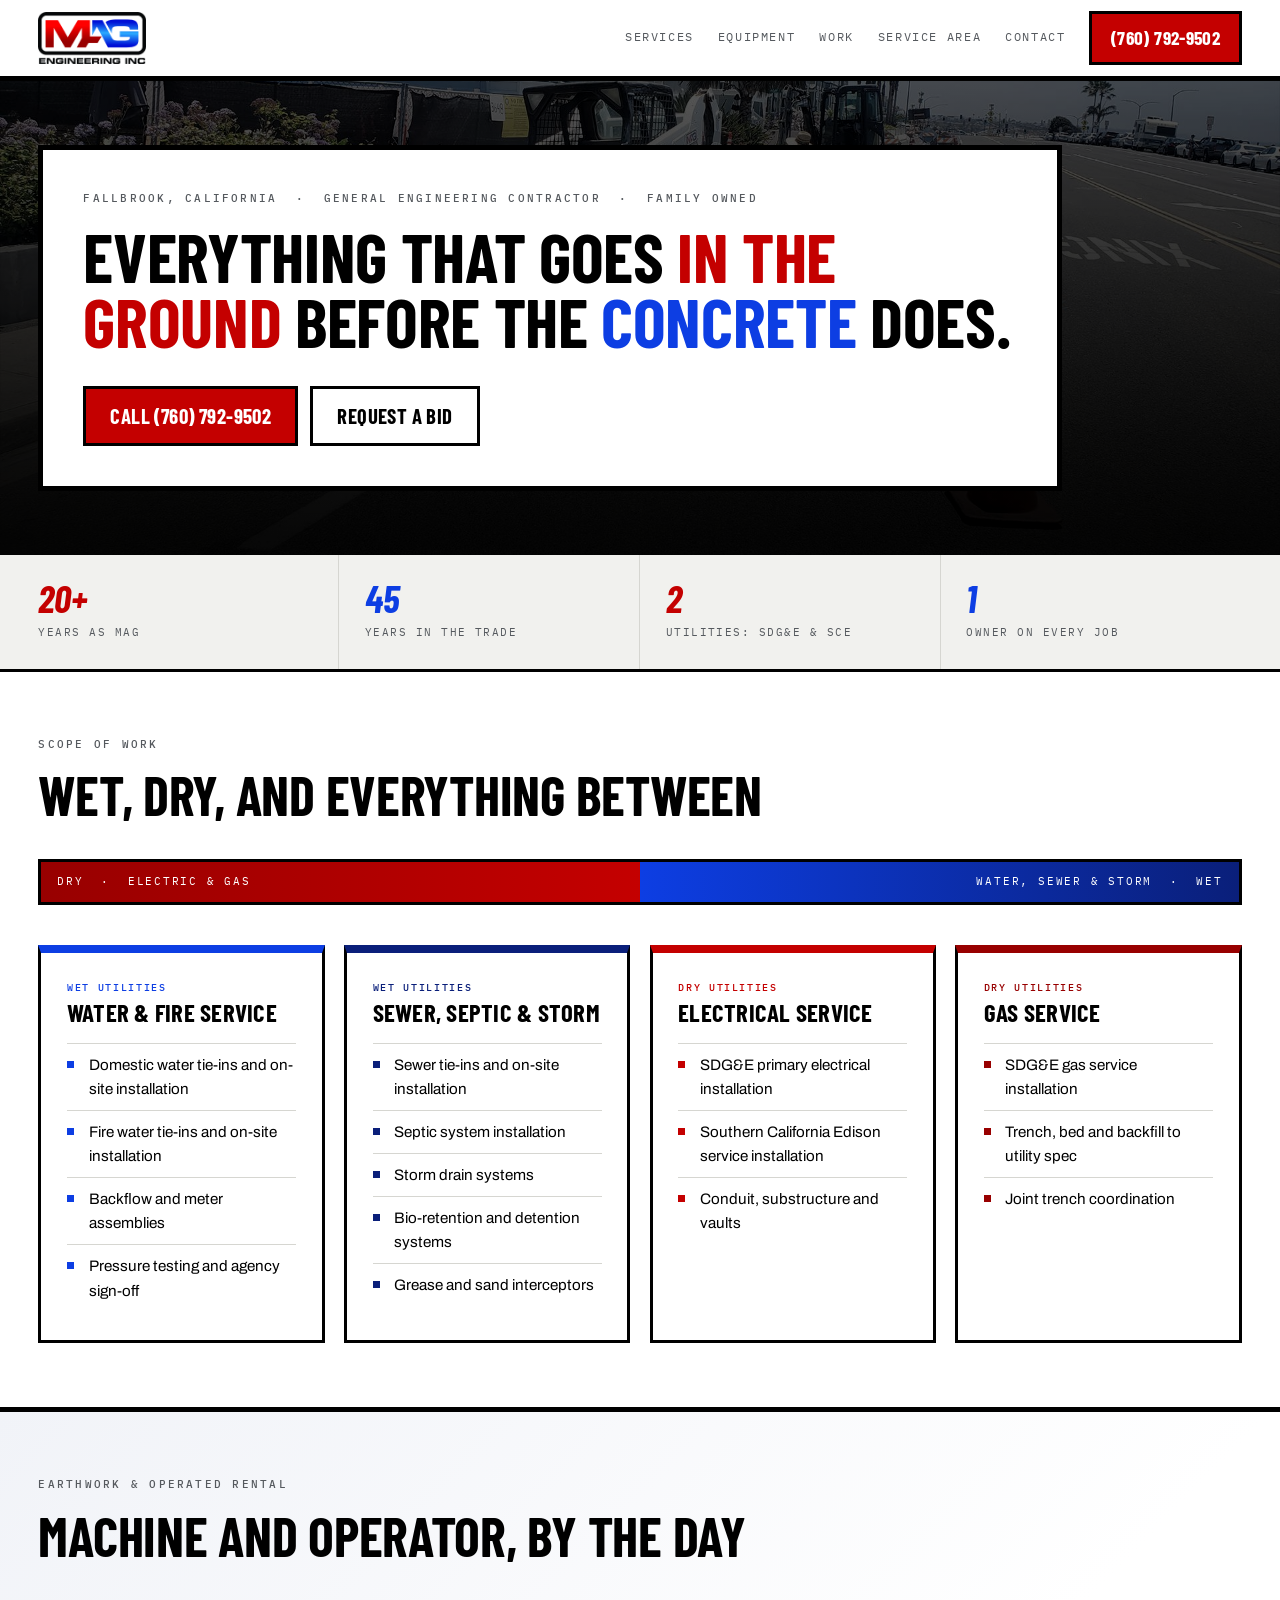
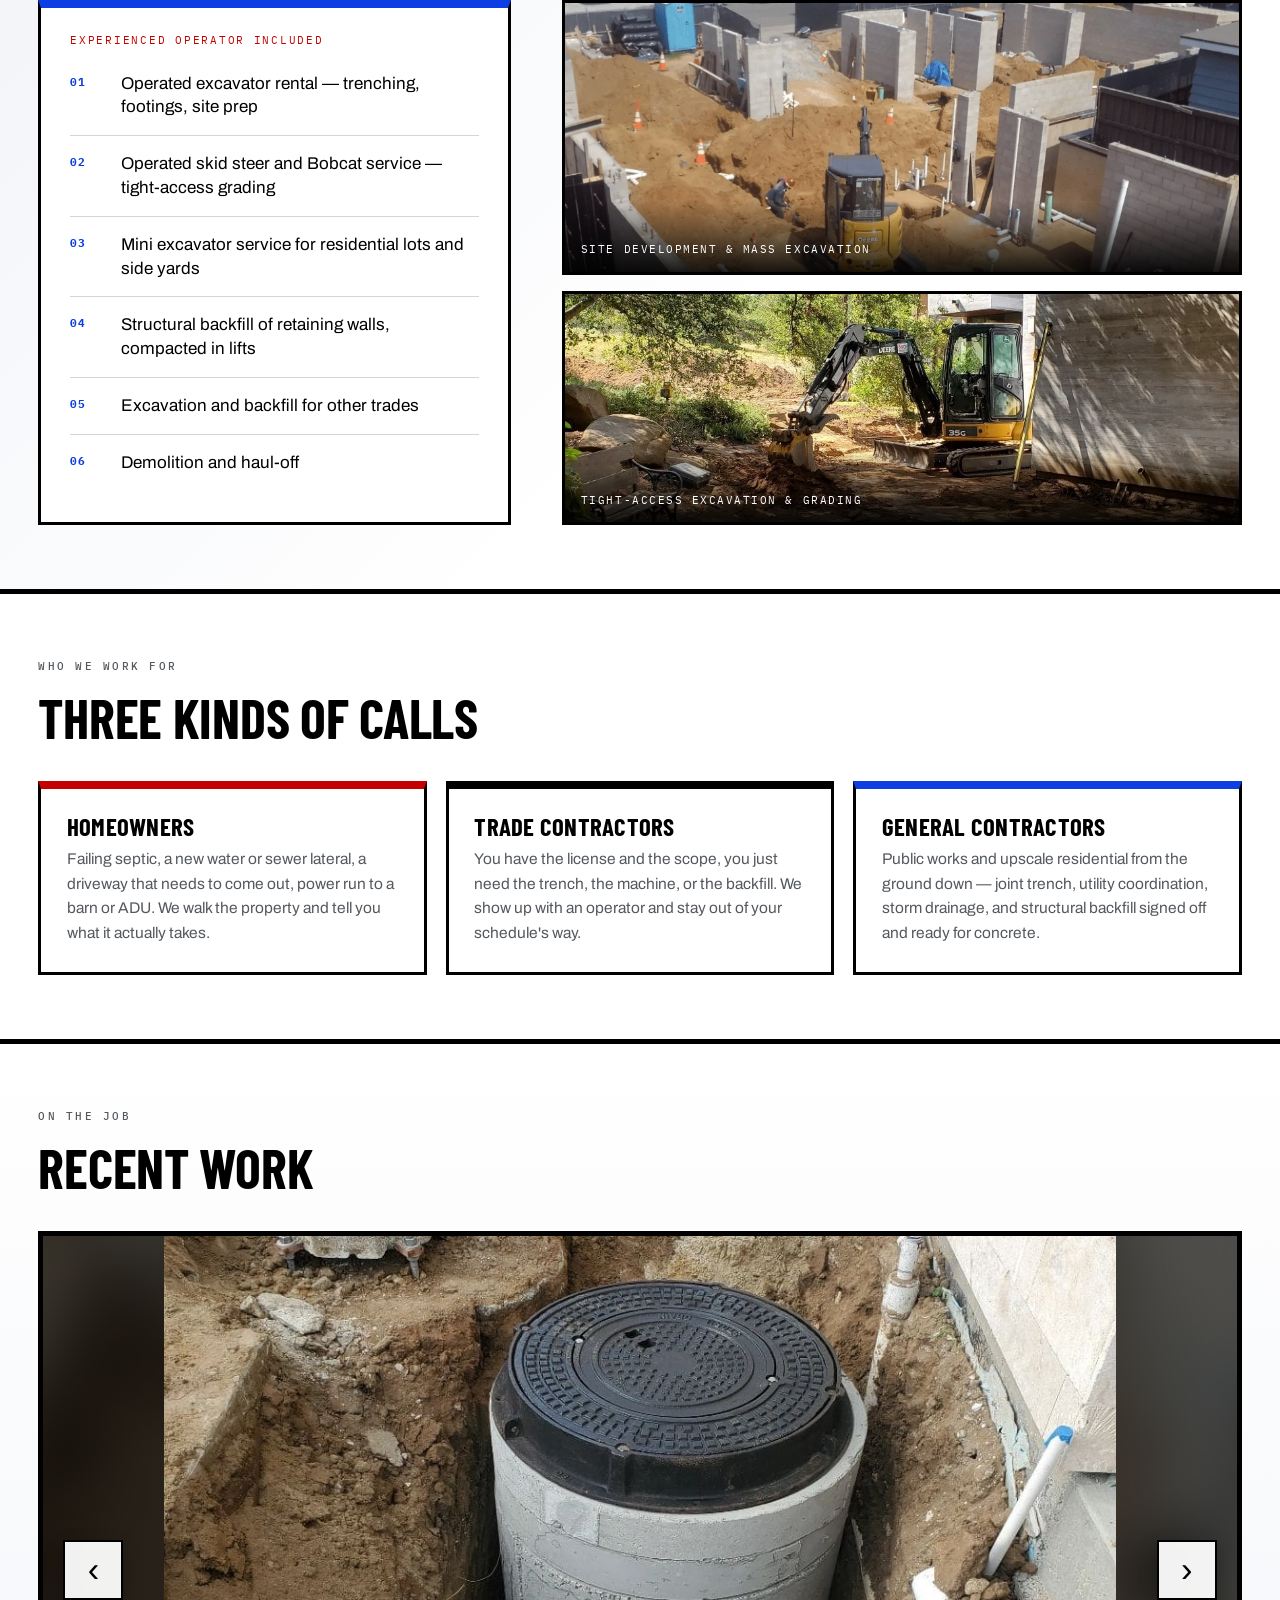
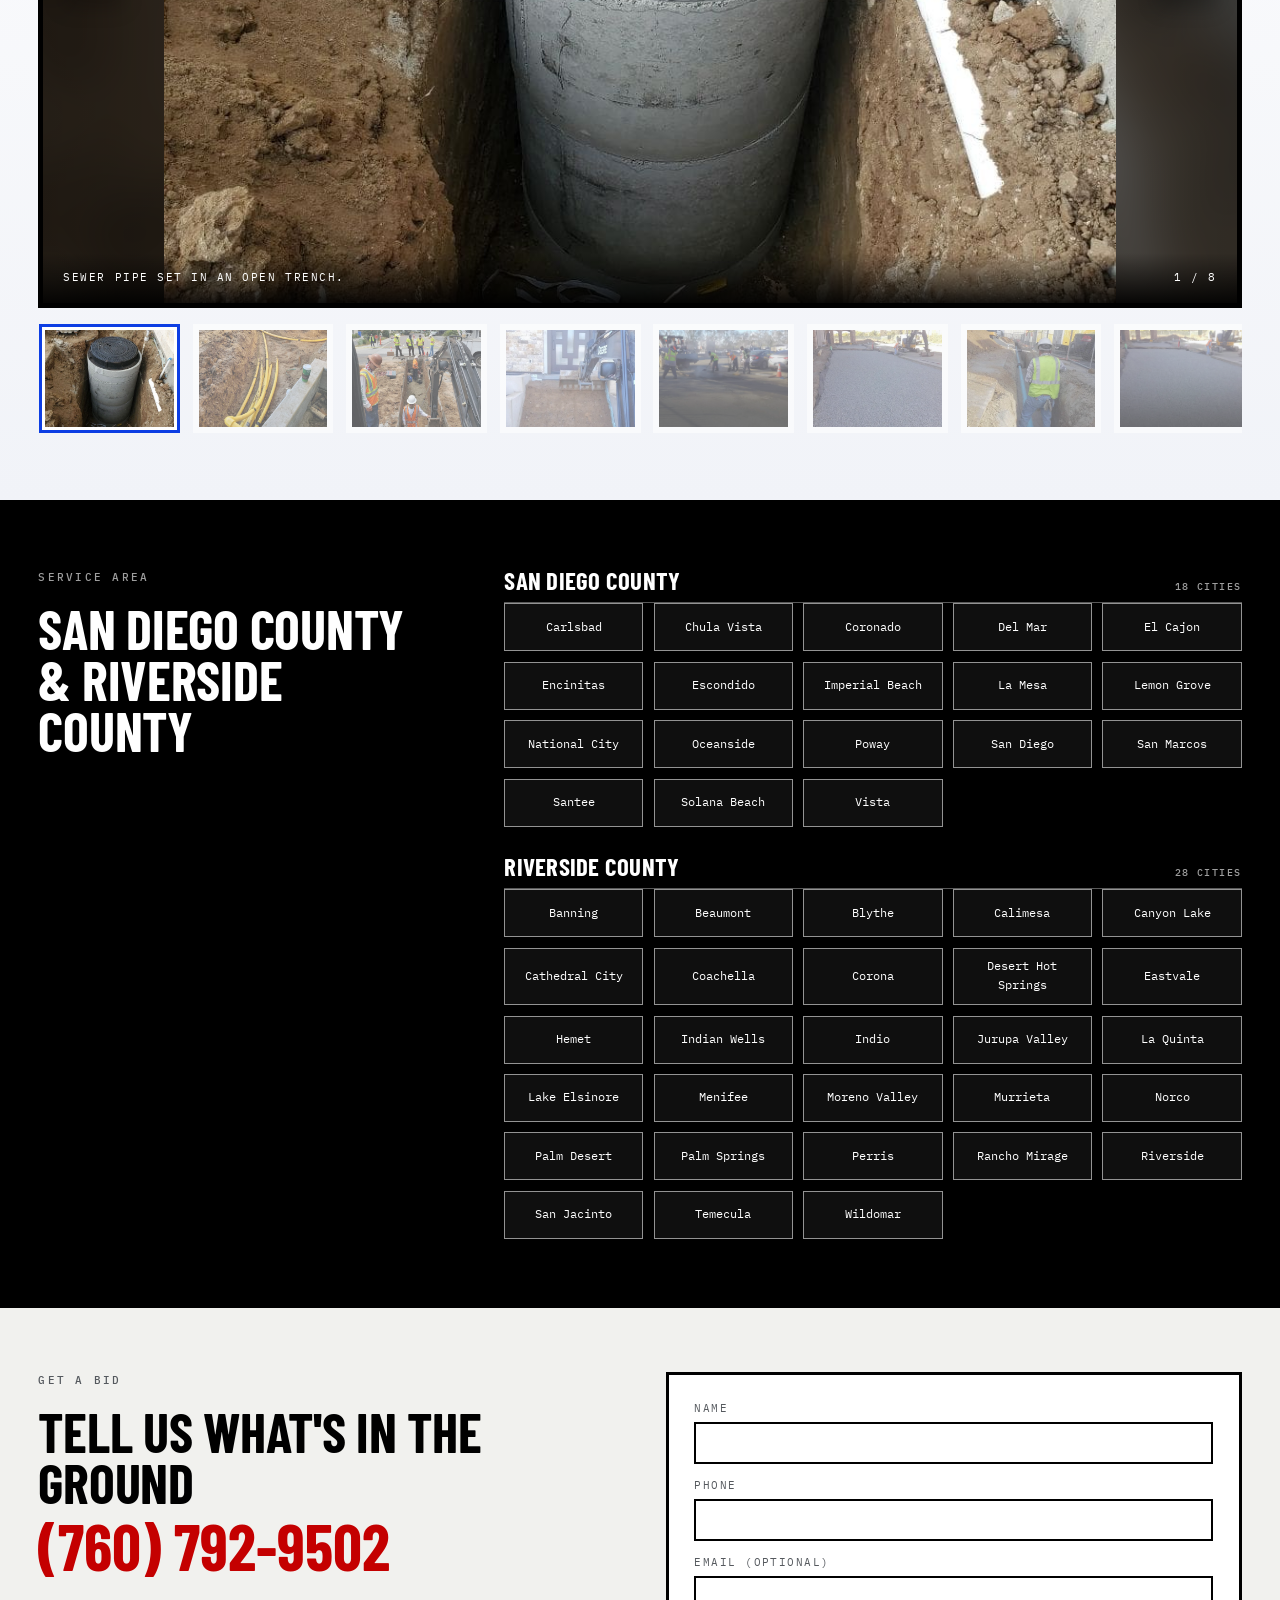
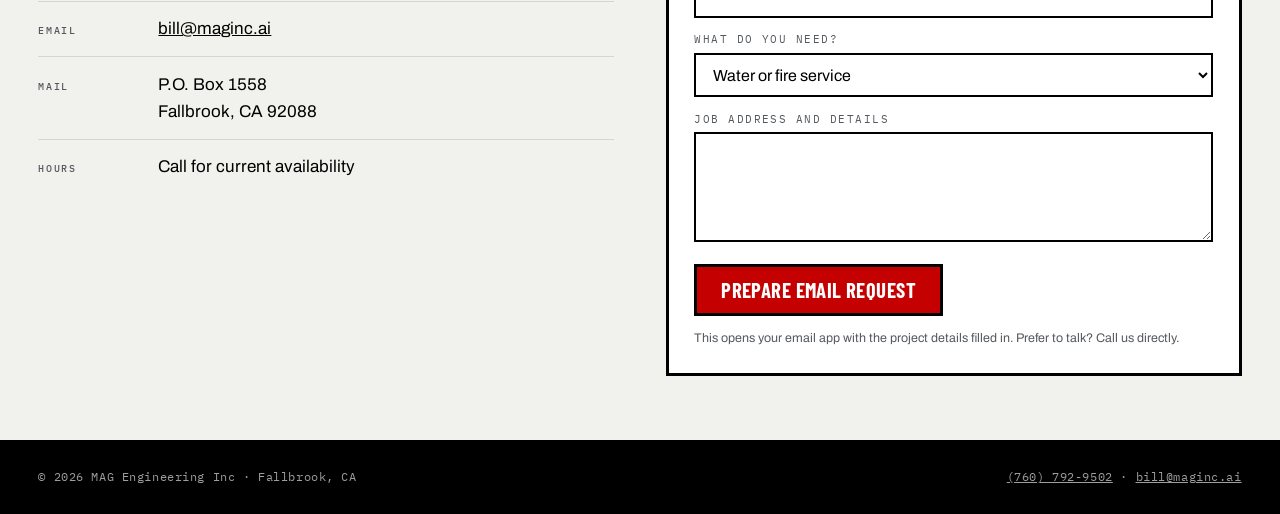
==== index.html @ aa9b0e7e "Balance hero headline across the panel" ====
<!DOCTYPE html>
<html lang="en">
<head>
<meta charset="utf-8">
<meta name="viewport" content="width=device-width, initial-scale=1">
<meta http-equiv="Cache-Control" content="no-cache, no-store, must-revalidate">
<meta http-equiv="Pragma" content="no-cache">
<meta http-equiv="Expires" content="0">
<meta name="robots" content="noindex, nofollow">
<title>MAG Engineering Inc — Underground Utilities &amp; Excavation | Fallbrook, CA</title>
<meta name="description" content="MAG Engineering Inc installs water, sewer, storm drain, septic, gas and electric service throughout San Diego County and Riverside County. Operated excavator and skid steer rental. Family owned, 20+ years.">
<link rel="icon" href="assets/mag-logo.png">
<link rel="preconnect" href="https://fonts.googleapis.com">
<link rel="preconnect" href="https://fonts.gstatic.com" crossorigin>
<link href="https://fonts.googleapis.com/css2?family=Barlow+Condensed:ital,wght@0,600;0,700;1,700&family=Archivo:wght@400;500;600&family=IBM+Plex+Mono:wght@400;500&display=swap" rel="stylesheet">

<script type="application/ld+json">
{
  "@context": "https://schema.org",
  "@type": "GeneralContractor",
  "name": "MAG Engineering Inc",
  "description": "General engineering contractor specializing in underground wet and dry utilities, excavation, septic systems and storm drainage.",
  "logo": "assets/mag-logo.png",
  "telephone": "+1-760-792-9502",
  "email": "bill@maginc.ai",
  "address": {
    "@type": "PostalAddress",
    "postOfficeBoxNumber": "1558",
    "addressLocality": "Fallbrook",
    "addressRegion": "CA",
    "postalCode": "92088",
    "addressCountry": "US"
  },
  "areaServed": ["Fallbrook","Bonsall","Rainbow","De Luz","Temecula","Murrieta","Vista","Oceanside","San Marcos","Valley Center","Escondido"]
}
</script>

<link rel="stylesheet" href="styles.css?v=20260809-14">
</head>
<body>

<header class="hdr">
  <div class="wrap hdr-in">
    <a class="brand" href="#top">
      <img src="assets/mag-logo.png" alt="MAG Engineering Inc" width="488" height="236" decoding="async"
           onload="this.nextElementSibling.hidden=true" onerror="this.remove()">
      <span class="brand-text">MAG Engineering Inc</span>
    </a>
    <nav class="nav" id="primary-nav" aria-label="Primary navigation">
      <a href="#services">Services</a>
      <a href="#equipment">Equipment</a>
      <a href="#work">Work</a>
      <a href="#area">Service Area</a>
      <a href="#contact">Contact</a>
    </nav>
    <a class="call" href="tel:+17607929502">(760) 792-9502</a>
    <button class="menu-toggle" type="button" aria-label="Open navigation menu" aria-controls="primary-nav" aria-expanded="false"><span></span><span></span><span></span></button>
  </div>
</header>

<section class="hero" id="top">
<img src="assets/img/slide-1-1.jpg" alt="MAG Engineering crew installing underground utilities in a coned-off street." width="1920" height="850" decoding="async" fetchpriority="high">
  <div class="wrap hero-in">
    <div class="badge">
      <p class="eyebrow">Fallbrook, California &nbsp;·&nbsp; General engineering contractor &nbsp;·&nbsp; Family owned</p>
      <h1>Everything that goes <span class="r">in the ground</span> before the <span class="b">concrete</span> does.</h1>
      <div class="actions">
        <a class="btn btn-red" href="tel:+17607929502">Call (760) 792-9502</a>
        <a class="btn btn-out" href="#contact">Request a bid</a>
      </div>
    </div>
  </div>
</section>

<section class="creds">
  <div class="wrap creds-in">
    <div class="cred"><b>20+</b><small>Years as MAG</small></div>
    <div class="cred"><b>45</b><small>Years in the trade</small></div>
    <div class="cred"><b>2</b><small>Utilities: SDG&amp;E &amp; SCE</small></div>
    <div class="cred"><b>1</b><small>Owner on every job</small></div>
  </div>
</section>

<section class="sec" id="services">
  <div class="wrap">
    <div class="section-header rv">
      <div>
        <p class="section-kicker">Scope of work</p>
        <h2 class="section-title">Wet, dry, and everything between</h2>
      </div>
    </div>

    <div class="axis rv" aria-hidden="true">
      <div class="dry">Dry &nbsp;·&nbsp; Electric &amp; Gas</div>
      <div class="wet">Water, Sewer &amp; Storm &nbsp;·&nbsp; Wet</div>
    </div>

    <div class="svc-grid rv">
      <div class="panel accent-panel accent-blue svc">
        <p class="tag">Wet utilities</p>
        <h3>Water &amp; Fire Service</h3>
        <ul>
          <li>Domestic water tie-ins and on-site installation</li>
          <li>Fire water tie-ins and on-site installation</li>
          <li>Backflow and meter assemblies</li>
          <li>Pressure testing and agency sign-off</li>
        </ul>
      </div>
      <div class="panel accent-panel accent-blue-deep svc">
        <p class="tag">Wet utilities</p>
        <h3>Sewer, Septic &amp; Storm</h3>
        <ul>
          <li>Sewer tie-ins and on-site installation</li>
          <li>Septic system installation</li>
          <li>Storm drain systems</li>
          <li>Bio-retention and detention systems</li>
          <li>Grease and sand interceptors</li>
        </ul>
      </div>
      <div class="panel accent-panel accent-red svc">
        <p class="tag">Dry utilities</p>
        <h3>Electrical Service</h3>
        <ul>
          <li>SDG&amp;E primary electrical installation</li>
          <li>Southern California Edison service installation</li>
          <li>Conduit, substructure and vaults</li>
        </ul>
      </div>
      <div class="panel accent-panel accent-red-deep svc">
        <p class="tag">Dry utilities</p>
        <h3>Gas Service</h3>
        <ul>
          <li>SDG&amp;E gas service installation</li>
          <li>Trench, bed and backfill to utility spec</li>
          <li>Joint trench coordination</li>
        </ul>
      </div>
    </div>
  </div>
</section>

<section class="sec band" id="equipment">
  <div class="wrap">
    <div class="section-header rv">
      <div>
        <p class="section-kicker">Earthwork &amp; operated rental</p>
        <h2 class="section-title">Machine and operator, by the day</h2>
      </div>
    </div>
    <div class="rent">
      <div class="panel accent-panel accent-blue rent-list rv">
        <p class="rent-label">Experienced operator included</p>
        <ul>
          <li><b>01</b> Operated excavator rental — trenching, footings, site prep</li>
          <li><b>02</b> Operated skid steer and Bobcat service — tight-access grading</li>
          <li><b>03</b> Mini excavator service for residential lots and side yards</li>
          <li><b>04</b> Structural backfill of retaining walls, compacted in lifts</li>
          <li><b>05</b> Excavation and backfill for other trades</li>
          <li><b>06</b> Demolition and haul-off</li>
        </ul>
      </div>
      <div class="rent-media rv">
        <figure>
          <a href="assets/img/EQUIOPMENT-2-9d259fa-1.png" target="_blank" rel="noopener" aria-label="Open full-size aerial construction-site photo"><img src="assets/img/EQUIOPMENT-2-9d259fa-1.png" alt="Aerial view of a construction site with a bulldozer moving material." width="1000" height="700" loading="lazy" decoding="async"></a>
          <figcaption>Site development &amp; mass excavation</figcaption>
        </figure>
        <figure>
          <a href="assets/img/ENGINEERING-15-12de68e-1.jpg" target="_blank" rel="noopener" aria-label="Open full-size excavator photo"><img src="assets/img/ENGINEERING-15-12de68e-1.jpg" alt="Excavator working on a dirt road in front of a house." width="1000" height="700" loading="lazy" decoding="async"></a>
          <figcaption>Tight-access excavation &amp; grading</figcaption>
        </figure>
      </div>
    </div>
  </div>
</section>

<section class="sec" id="customers">
  <div class="wrap">
    <div class="section-header rv">
      <div>
        <p class="section-kicker">Who we work for</p>
        <h2 class="section-title">Three kinds of calls</h2>
      </div>
    </div>
    <div class="who rv">
      <div class="panel accent-panel accent-red audience-card">
        <h3>Homeowners</h3>
        <p>Failing septic, a new water or sewer lateral, a driveway that needs to come out, power run to a barn or ADU. We walk the property and tell you what it actually takes.</p>
      </div>
      <div class="panel accent-panel accent-black audience-card">
        <h3>Trade contractors</h3>
        <p>You have the license and the scope, you just need the trench, the machine, or the backfill. We show up with an operator and stay out of your schedule's way.</p>
      </div>
      <div class="panel accent-panel accent-blue audience-card">
        <h3>General contractors</h3>
        <p>Public works and upscale residential from the ground down — joint trench, utility coordination, storm drainage, and structural backfill signed off and ready for concrete.</p>
      </div>
    </div>
  </div>
</section>

<section class="sec work-section" id="work">
  <div class="wrap">
    <div class="section-header rv">
      <div><p class="section-kicker">On the job</p><h2 class="section-title">Recent work</h2></div>
    </div>
    <div class="carousel rv" data-gallery role="region" aria-label="Recent work photo gallery" tabindex="0">
      <div class="carousel-stage">
        <a class="carousel-photo" href="assets/img/WET-8-e3ce1ab-1.jpg" target="_blank" rel="noopener" aria-label="Open full-size image: Sewer pipe set in an open trench.">
          <img src="assets/img/WET-8-e3ce1ab-1.jpg" alt="Sewer pipe set in an open trench." width="1000" height="700" loading="lazy" decoding="async">
        </a>
        <button class="carousel-btn carousel-prev" type="button" aria-label="Previous photo">&#8249;</button>
        <button class="carousel-btn carousel-next" type="button" aria-label="Next photo">&#8250;</button>
        <div class="carousel-meta">
          <p class="carousel-caption">Sewer pipe set in an open trench.</p>
          <span class="carousel-count" aria-live="polite">1 / 8</span>
        </div>
      </div>
      <div class="carousel-thumbs" role="tablist" aria-label="Choose a recent work photo">
        <button class="carousel-thumb" type="button" role="tab" aria-selected="true" aria-label="Show photo 1: Sewer pipe set in an open trench" data-src="assets/img/WET-8-e3ce1ab-1.jpg" data-alt="Sewer pipe set in an open trench."><img src="assets/img/WET-8-e3ce1ab-1.jpg" alt="" width="1000" height="700" loading="lazy" decoding="async"></button>
        <button class="carousel-thumb" type="button" role="tab" aria-selected="false" aria-label="Show photo 2: Yellow gas line in an open trench" data-src="assets/img/DRY-4-881adde-1.jpg" data-alt="Yellow gas line being installed in an open trench."><img src="assets/img/DRY-4-881adde-1.jpg" alt="" width="1000" height="700" loading="lazy" decoding="async"></button>
        <button class="carousel-thumb" type="button" role="tab" aria-selected="false" aria-label="Show photo 3: Crew inside a shored trench" data-src="assets/img/WET-1-848fb1f-1.jpg" data-alt="Crew working inside a shored trench."><img src="assets/img/WET-1-848fb1f-1.jpg" alt="" width="1000" height="700" loading="lazy" decoding="async"></button>
        <button class="carousel-thumb" type="button" role="tab" aria-selected="false" aria-label="Show photo 4: Residential driveway excavation" data-src="assets/img/ENGINEERING-1-9e0a542-1.jpg" data-alt="Excavator digging up a residential driveway."><img src="assets/img/ENGINEERING-1-9e0a542-1.jpg" alt="" width="1000" height="700" loading="lazy" decoding="async"></button>
        <button class="carousel-thumb" type="button" role="tab" aria-selected="false" aria-label="Show photo 5: Crew working on a parking lot" data-src="assets/img/slide-2.jpg" data-alt="Crew working on a parking lot."><img src="assets/img/slide-2.jpg" alt="" width="1920" height="850" loading="lazy" decoding="async"></button>
        <button class="carousel-thumb" type="button" role="tab" aria-selected="false" aria-label="Show photo 6: Gravel driveway construction" data-src="assets/img/ENGINEERING-3-e918975-1.jpg" data-alt="Gravel driveway being laid out in front of a house."><img src="assets/img/ENGINEERING-3-e918975-1.jpg" alt="" width="1000" height="700" loading="lazy" decoding="async"></button>
        <button class="carousel-thumb" type="button" role="tab" aria-selected="false" aria-label="Show photo 7: Worker connecting pipe" data-src="assets/img/WET-5-988fafd-1.jpg" data-alt="Worker connecting pipe at a construction site."><img src="assets/img/WET-5-988fafd-1.jpg" alt="" width="1000" height="700" loading="lazy" decoding="async"></button>
        <button class="carousel-thumb" type="button" role="tab" aria-selected="false" aria-label="Show photo 8: Concrete driveway installation" data-src="assets/img/slide-4.jpg" data-alt="Concrete driveway being laid in front of a house."><img src="assets/img/slide-4.jpg" alt="" width="1920" height="850" loading="lazy" decoding="async"></button>
      </div>
    </div>
  </div>
</section>

<section class="sec area-section" id="area">
  <div class="wrap">
    <div class="section-header section-header--split rv">
      <div class="area-heading">
        <p class="section-kicker">Service area</p>
        <h2 class="section-title">San Diego County &amp; Riverside County</h2>
      </div>
      <div class="area-details">
        <div class="area-groups">
          <section class="area-group" aria-labelledby="san-diego-cities">
            <h3 class="area-group__title" id="san-diego-cities">San Diego County <span>18 cities</span></h3>
            <div class="area">
              <span>Carlsbad</span><span>Chula Vista</span><span>Coronado</span><span>Del Mar</span>
              <span>El Cajon</span><span>Encinitas</span><span>Escondido</span><span>Imperial Beach</span>
              <span>La Mesa</span><span>Lemon Grove</span><span>National City</span><span>Oceanside</span>
              <span>Poway</span><span>San Diego</span><span>San Marcos</span><span>Santee</span>
              <span>Solana Beach</span><span>Vista</span>
            </div>
          </section>
          <section class="area-group" aria-labelledby="riverside-cities">
            <h3 class="area-group__title" id="riverside-cities">Riverside County <span>28 cities</span></h3>
            <div class="area">
              <span>Banning</span><span>Beaumont</span><span>Blythe</span><span>Calimesa</span>
              <span>Canyon Lake</span><span>Cathedral City</span><span>Coachella</span><span>Corona</span>
              <span>Desert Hot Springs</span><span>Eastvale</span><span>Hemet</span><span>Indian Wells</span>
              <span>Indio</span><span>Jurupa Valley</span><span>La Quinta</span><span>Lake Elsinore</span>
              <span>Menifee</span><span>Moreno Valley</span><span>Murrieta</span><span>Norco</span>
              <span>Palm Desert</span><span>Palm Springs</span><span>Perris</span><span>Rancho Mirage</span>
              <span>Riverside</span><span>San Jacinto</span><span>Temecula</span><span>Wildomar</span>
            </div>
          </section>
        </div>
      </div>
    </div>
  </div>
</section>

<section class="sec contact" id="contact">
  <div class="wrap contact-grid">
    <div class="rv">
      <p class="section-kicker">Get a bid</p>
      <h2 class="section-title">Tell us what's in the ground</h2>
      <a class="big-phone" href="tel:+17607929502">(760)&nbsp;792-9502</a>
      <div class="det"><b>Email</b><span><a href="mailto:bill@maginc.ai">bill@maginc.ai</a></span></div>
      <div class="det"><b>Mail</b><span>P.O. Box 1558<br>Fallbrook, CA 92088</span></div>
      <div class="det"><b>Hours</b><span>Call for current availability</span></div>
    </div>
    <div class="rv">
      <form class="panel bid-form" id="bid-form" action="mailto:bill@maginc.ai" method="post" enctype="text/plain">
        <div><label for="f-name">Name</label><input id="f-name" name="name" type="text" autocomplete="name" required></div>
        <div><label for="f-phone">Phone</label><input id="f-phone" name="phone" type="tel" autocomplete="tel" required></div>
        <div><label for="f-email">Email (optional)</label><input id="f-email" name="email" type="email" autocomplete="email"></div>
        <div><label for="f-type">What do you need?</label>
          <select id="f-type" name="type">
            <option>Water or fire service</option>
            <option>Sewer or septic</option>
            <option>Storm drain or detention</option>
            <option>Gas or electric service</option>
            <option>Operated equipment rental</option>
            <option>Excavation, backfill or demolition</option>
            <option>Something else</option>
          </select>
        </div>
        <div><label for="f-msg">Job address and details</label><textarea id="f-msg" name="message" required></textarea></div>
        <button class="btn btn-red form-submit" type="submit">Prepare email request</button>
        <p class="form-note">This opens your email app with the project details filled in. Prefer to talk? Call us directly.</p>
      </form>
    </div>
  </div>
</section>

<footer class="ftr">
  <div class="wrap ftr-in">
    <span>© <span id="yr">2026</span> MAG Engineering Inc · Fallbrook, CA</span>
    <span><a href="tel:+17607929502">(760) 792-9502</a> · <a href="mailto:bill@maginc.ai">bill@maginc.ai</a></span>
  </div>
</footer>

<script>
document.getElementById('yr').textContent = new Date().getFullYear();

const header = document.querySelector('.hdr');
const menuToggle = document.querySelector('.menu-toggle');
const primaryNav = document.getElementById('primary-nav');
if (header && menuToggle && primaryNav) {
  const setMenu = (isOpen) => {
    header.classList.toggle('menu-open', isOpen);
    menuToggle.setAttribute('aria-expanded', String(isOpen));
    menuToggle.setAttribute('aria-label', isOpen ? 'Close navigation menu' : 'Open navigation menu');
  };

  menuToggle.addEventListener('click', () => setMenu(!header.classList.contains('menu-open')));
  primaryNav.querySelectorAll('a').forEach(link => link.addEventListener('click', () => setMenu(false)));
  document.addEventListener('keydown', (event) => {
    if (event.key === 'Escape') setMenu(false);
  });
  window.addEventListener('resize', () => {
    if (window.innerWidth > 1080) setMenu(false);
  });
}

const gallery = document.querySelector('[data-gallery]');
if (gallery) {
  const stage = gallery.querySelector('.carousel-stage');
  const photoLink = gallery.querySelector('.carousel-photo');
  const photo = photoLink.querySelector('img');
  const caption = gallery.querySelector('.carousel-caption');
  const count = gallery.querySelector('.carousel-count');
  const thumbs = [...gallery.querySelectorAll('.carousel-thumb')];
  const reducedMotion = window.matchMedia('(prefers-reduced-motion: reduce)').matches;
  let current = 0;

  const showPhoto = (index, moveThumb = true) => {
    current = (index + thumbs.length) % thumbs.length;
    const selected = thumbs[current];
    const src = selected.dataset.src;
    const alt = selected.dataset.alt;
    photo.src = src;
    photo.alt = alt;
    photoLink.href = src;
    photoLink.setAttribute('aria-label', `Open full-size image: ${alt}`);
    stage.style.setProperty('--gallery-bg', `url("${src}")`);
    caption.textContent = alt;
    count.textContent = `${current + 1} / ${thumbs.length}`;
    thumbs.forEach((thumb, i) => thumb.setAttribute('aria-selected', String(i === current)));
    if (moveThumb) selected.scrollIntoView({ behavior: reducedMotion ? 'auto' : 'smooth', block: 'nearest', inline: 'center' });
  };

  gallery.querySelector('.carousel-prev').addEventListener('click', () => showPhoto(current - 1));
  gallery.querySelector('.carousel-next').addEventListener('click', () => showPhoto(current + 1));
  thumbs.forEach((thumb, index) => thumb.addEventListener('click', () => showPhoto(index)));
  gallery.addEventListener('keydown', (event) => {
    if (event.key === 'ArrowLeft') { event.preventDefault(); showPhoto(current - 1); }
    if (event.key === 'ArrowRight') { event.preventDefault(); showPhoto(current + 1); }
  });
  let touchStartX = 0;
  stage.addEventListener('touchstart', (event) => { touchStartX = event.changedTouches[0].clientX; }, { passive: true });
  stage.addEventListener('touchend', (event) => {
    const distance = event.changedTouches[0].clientX - touchStartX;
    if (Math.abs(distance) > 50) {
      event.preventDefault();
      showPhoto(current + (distance < 0 ? 1 : -1));
    }
  });
}

const bidForm = document.getElementById('bid-form');
if (bidForm) {
  bidForm.addEventListener('submit', (event) => {
    event.preventDefault();
    const data = new FormData(bidForm);
    const subject = `Bid request: ${data.get('type')}`;
    const body = [
      `Name: ${data.get('name')}`,
      `Phone: ${data.get('phone')}`,
      `Email: ${data.get('email') || 'Not provided'}`,
      `Project type: ${data.get('type')}`,
      '',
      'Job address and details:',
      data.get('message')
    ].join('\n');
    window.location.href = `mailto:bill@maginc.ai?subject=${encodeURIComponent(subject)}&body=${encodeURIComponent(body)}`;
  });
}
</script>
</body>
</html>
---- styles.css ----
:root{
  /* ══════════════════════════════════════════════════════════════
     BRAND — sampled directly from logo.png
     Red   #980000 → #FF0000   (core #C40000)
     Blue  #000FD6 → #2CA2FD   (core #0D3EE3)
     Plus the logo's pure black keyline and white field.
     ══════════════════════════════════════════════════════════════ */
  --red:        #C40000;
  --red-deep:   #980000;
  --red-hot:    #FF0000;
  --blue:       #0D3EE3;
  --blue-deep:  #0A1F7A;
  --blue-sky:   #2CA2FD;

  --black:      #000000;
  --paper:      #FFFFFF;
  --paper-2:    #F1F1EE;
  --ink:        #000000;
  --ink-soft:   #55595E;
  --hairline:   #D6D6D1;

  /* The logo is a black-keyline badge. That rule is the whole system. */
  --keyline:    3px solid var(--black);
  --keyline-lg: 5px solid var(--black);

  --display: "Barlow Condensed", "Arial Narrow", sans-serif;
  --body:    "Archivo", system-ui, sans-serif;
  --mono:    "IBM Plex Mono", ui-monospace, monospace;

  /* Layout tokens: every major section shares these gutters and rhythms. */
  --pad: clamp(1.15rem, 3vw, 3rem);
  --content-max: 1520px;
  --section-space: clamp(3rem, 5vw, 4.75rem);
  --section-head-space: clamp(1.75rem, 3vw, 2.5rem);
  --column-gap: clamp(2rem, 4vw, 4rem);
  --grid-gap: clamp(1rem, 1.5vw, 1.5rem);
  --panel-pad: clamp(1.25rem, 2vw, 1.6rem);
  --section-title-size: clamp(1.9rem, 4.4vw, 3.4rem);
  --kicker-gap: 1rem;
}

*,*::before,*::after{box-sizing:border-box}
html{scroll-behavior:smooth}
body{margin:0;background:var(--paper);color:var(--ink);font-family:var(--body);font-size:17px;line-height:1.6;-webkit-font-smoothing:antialiased}
section[id]{scroll-margin-top:88px}
img{display:block;max-width:100%}
a{color:inherit}
:focus-visible{outline:3px solid var(--blue);outline-offset:3px}
.wrap{max-width:var(--content-max);margin:0 auto;padding-inline:var(--pad)}

h1,h2,h3{font-family:var(--display);font-weight:700;line-height:.94;letter-spacing:-.005em;margin:0;text-transform:uppercase}
h1{font-size:clamp(2.5rem,5.4vw,4.6rem)}
h2{font-size:var(--section-title-size)}
h3{font-size:clamp(1.2rem,2vw,1.55rem);letter-spacing:.01em}
p{margin:0 0 1rem}
.eyebrow,.section-kicker{font-family:var(--mono);font-size:.7rem;font-weight:500;letter-spacing:.2em;text-transform:uppercase;color:var(--ink-soft);margin:0 0 var(--kicker-gap)}
.section-title{font-size:var(--section-title-size)}

/* ── Header: white field, heavy black rule — the logo's own frame ── */
.hdr{position:sticky;top:0;z-index:60;background:var(--paper);border-bottom:var(--keyline-lg)}
.hdr-in{display:flex;align-items:center;gap:1.5rem;height:76px}
.brand{display:flex;align-items:center;text-decoration:none}
.brand img{height:52px;width:auto}
.brand-text{font-family:var(--display);font-weight:700;font-size:1.6rem;text-transform:uppercase;white-space:nowrap}
.nav{margin-left:auto;display:flex;gap:1.5rem}
.nav a{font-family:var(--mono);font-size:.72rem;letter-spacing:.14em;text-transform:uppercase;text-decoration:none;color:var(--ink-soft);padding-block:.35rem;border-bottom:2px solid transparent;transition:color .15s,border-color .15s}
.nav a:hover{color:var(--black);border-bottom-color:var(--red)}
.call{display:inline-flex;align-items:center;background:var(--red);color:#fff;text-decoration:none;font-family:var(--display);font-weight:700;font-size:1.2rem;letter-spacing:.02em;padding:.55rem 1.15rem;border:var(--keyline);white-space:nowrap;transition:background .15s}
.call:hover{background:var(--red-deep)}
.menu-toggle{display:none}
@media(max-width:1080px){
  .hdr-in{height:64px;gap:.65rem;position:relative}
  .brand img{height:40px}
  .call{margin-left:auto;font-size:1.02rem;padding:.45rem .7rem}
  .menu-toggle{display:grid;place-items:center;gap:4px;width:42px;height:42px;padding:9px;background:var(--paper);border:2px solid var(--black)}
  .menu-toggle span{display:block;width:20px;height:2px;background:var(--black)}
  .menu-toggle:hover{background:var(--paper-2)}
  .nav{position:fixed;top:64px;left:0;right:0;margin:0;display:grid;gap:0;background:var(--paper);border-bottom:var(--keyline-lg);box-shadow:0 14px 24px rgba(0,0,0,.14);opacity:0;visibility:hidden;translate:0 -8px;transition:opacity .16s,translate .16s,visibility .16s}
  .nav a{padding:1rem var(--pad);border-bottom:1px solid var(--hairline)}
  .hdr.menu-open .nav{opacity:1;visibility:visible;translate:0 0}
}

/* ── Hero: photography under a white badge, mirroring the logo ── */
.hero{position:relative;background:var(--black);overflow:hidden}
.hero>img{position:absolute;inset:0;width:100%;height:100%;object-fit:cover;opacity:.55;filter:grayscale(.4) contrast(1.08)}
.hero::after{content:"";position:absolute;inset:0;background:linear-gradient(180deg,rgba(0,0,0,.35),rgba(0,0,0,.7))}
.hero-in{position:relative;z-index:2;padding-block:clamp(2.5rem,5vw,4rem)}
.badge{background:var(--paper);border:var(--keyline-lg);padding:clamp(1.5rem,3.5vw,2.5rem);max-width:64rem}
.badge h1{max-width:none;text-wrap:balance}
.badge h1 .r{color:var(--red)}
.badge h1 .b{color:var(--blue)}
.actions{display:flex;flex-wrap:wrap;gap:.75rem;margin-top:2rem}
.btn{display:inline-block;font-family:var(--display);font-weight:700;font-size:1.3rem;letter-spacing:.02em;text-transform:uppercase;text-decoration:none;padding:.65rem 1.5rem;border:var(--keyline);transition:background .15s,color .15s}
.btn-red{background:var(--red);color:#fff}
.btn-red:hover{background:var(--red-deep)}
.btn-out{background:var(--paper);color:var(--black)}
.btn-out:hover{background:var(--black);color:#fff}

/* ── Stats: italic numerals echoing the wordmark's slant ── */
.creds{border-bottom:var(--keyline);background:var(--paper-2)}
.creds-in{display:grid;grid-template-columns:repeat(4,minmax(0,1fr))}
.cred{min-width:0;padding:1.5rem clamp(1.25rem,2vw,2rem);border-right:1px solid var(--hairline)}
.cred:first-child{padding-left:0}
.cred:last-child{border-right:0}
.cred b{display:block;font-family:var(--display);font-style:italic;font-size:2.4rem;line-height:1;font-weight:700}
.cred:nth-child(odd) b{color:var(--red)}
.cred:nth-child(even) b{color:var(--blue)}
.cred small{font-family:var(--mono);font-size:.66rem;letter-spacing:.14em;text-transform:uppercase;color:var(--ink-soft)}
@media(max-width:720px){
  .creds-in{grid-template-columns:repeat(2,minmax(0,1fr))}
  .cred{padding:1.25rem;border-right:1px solid var(--hairline)}
  .cred:nth-child(odd){padding-left:0}
  .cred:nth-child(even){padding-right:0;border-right:0}
  .cred:nth-child(n+3){border-top:1px solid var(--hairline)}
}

.sec{padding-block:var(--section-space)}
.section-header{max-width:none;margin-bottom:var(--section-head-space)}
.section-header--split{max-width:none;display:grid;grid-template-columns:minmax(0,.72fr) minmax(0,1.28fr);gap:var(--column-gap);align-items:end}
.section-header--split>div .section-kicker{margin:0 0 var(--kicker-gap)}
.section-header__copy{max-width:62ch;margin:0;color:var(--ink-soft);font-size:1rem}
@media(max-width:1080px){.section-header--split{grid-template-columns:1fr;gap:1.25rem}.section-header__copy{max-width:68ch}}

/* Shared surfaces and accent colors */
.panel{min-width:0;background:var(--paper);border:var(--keyline);padding:var(--panel-pad)}
.accent-panel{border-top:8px solid var(--accent)}
.accent-red{--accent:var(--red)}
.accent-red-deep{--accent:var(--red-deep)}
.accent-blue{--accent:var(--blue)}
.accent-blue-deep{--accent:var(--blue-deep)}
.accent-black{--accent:var(--black)}

/* ── Wet/dry axis: the logo's red-to-blue gradient, made literal ── */
.axis{display:flex;align-items:stretch;border:var(--keyline);margin-bottom:2.5rem;font-family:var(--mono);font-size:.7rem;letter-spacing:.16em;text-transform:uppercase}
.axis div{flex:1;padding:.7rem 1rem;color:#fff;display:flex;align-items:center;gap:.6rem}
.axis .dry{background:linear-gradient(90deg,var(--red-deep),var(--red))}
.axis .wet{background:linear-gradient(90deg,var(--blue),var(--blue-deep));justify-content:flex-end;text-align:right}

.svc-grid{display:grid;grid-template-columns:repeat(4,minmax(0,1fr));gap:var(--grid-gap)}
.svc{padding-bottom:1.8rem}
.svc .tag{font-family:var(--mono);font-size:.65rem;letter-spacing:.16em;text-transform:uppercase;color:var(--accent);font-weight:500;margin:0 0 .35rem}
.svc ul{list-style:none;margin:1.15rem 0 0;padding:0}
.svc li{padding:.55rem 0 .55rem 1.35rem;border-top:1px solid var(--hairline);position:relative;font-size:.95rem}
.svc li::before{content:"";position:absolute;left:0;top:1.05rem;width:7px;height:7px;background:var(--accent)}
@media(max-width:1100px){.svc-grid{grid-template-columns:repeat(2,minmax(0,1fr))}}
@media(max-width:620px){.svc-grid{grid-template-columns:1fr}}

/* ── Equipment band ── */
.band{position:relative;overflow:hidden;background:linear-gradient(135deg,#F1F3F8 0%,var(--paper) 62%);color:var(--black);border-block:var(--keyline-lg)}
.band .wrap{position:relative}
.rent{display:grid;grid-template-columns:minmax(300px,.82fr) minmax(0,1.18fr);gap:var(--column-gap);align-items:stretch}
.rent-list{padding:clamp(1rem,2vw,1.5rem) clamp(1.15rem,2.5vw,1.8rem)}
.rent-label{font-family:var(--mono);font-size:.68rem;letter-spacing:.16em;text-transform:uppercase;color:var(--red);margin:0 0 .4rem}
.rent ul{list-style:none;margin:0;padding:0}
.rent li{padding:1rem 0;border-top:1px solid var(--hairline);display:grid;grid-template-columns:2.4rem 1fr;gap:.8rem;align-items:start;line-height:1.4}
.rent li:first-child{border-top:0}
.rent li b{font-family:var(--mono);font-size:.7rem;letter-spacing:.08em;color:var(--blue);padding-top:.18rem}
.rent-media{display:grid;grid-template-rows:minmax(0,1.08fr) minmax(0,.92fr);gap:1rem;min-width:0;height:clamp(500px,41vw,540px)}
.rent-media figure{position:relative;min-height:0;margin:0;overflow:hidden;background:var(--black);border:var(--keyline)}
.rent-media a{display:block;width:100%;height:100%;cursor:zoom-in}
.rent-media img{width:100%;height:100%;object-fit:cover;transition:scale .25s ease}
.rent-media a:hover img{scale:1.025}
.rent-media figcaption{position:absolute;left:0;right:0;bottom:0;padding:2.5rem 1rem .8rem;background:linear-gradient(180deg,transparent,rgba(0,0,0,.88));color:#fff;font-family:var(--mono);font-size:.68rem;letter-spacing:.14em;text-transform:uppercase;pointer-events:none}
@media(max-width:1100px){.rent{grid-template-columns:1fr}.rent-media{height:auto;grid-template-columns:1fr 1fr;grid-template-rows:auto}.rent-media a{height:auto;aspect-ratio:16/10}}
@media(max-width:560px){.rent-media{grid-template-columns:1fr}.rent-media a{aspect-ratio:16/10}}

.who{display:grid;grid-template-columns:repeat(3,minmax(0,1fr));gap:var(--grid-gap)}
.who h3{margin-bottom:.55rem}
.who p{color:var(--ink-soft);font-size:.97rem;margin:0}
@media(max-width:900px){.who{grid-template-columns:repeat(2,minmax(0,1fr))}.audience-card:last-child{grid-column:1/-1}}
@media(max-width:700px){.who{grid-template-columns:1fr}.audience-card:last-child{grid-column:auto}}

.work-section{background:linear-gradient(180deg,var(--paper),#F1F3F8);border-top:var(--keyline-lg)}
.carousel{max-width:none}
.carousel-stage{--gallery-bg:url("assets/img/WET-8-e3ce1ab-1.jpg");position:relative;isolation:isolate;aspect-ratio:16/9;background:#151515;border:var(--keyline-lg);overflow:hidden}
.carousel-stage::before{content:"";position:absolute;z-index:-2;inset:-2rem;background-image:var(--gallery-bg);background-size:cover;background-position:center;filter:blur(26px) brightness(.42) saturate(.85);scale:1.08}
.carousel-stage::after{content:"";position:absolute;z-index:-1;inset:0;background:linear-gradient(90deg,rgba(0,0,0,.24),transparent 25%,transparent 75%,rgba(0,0,0,.24));pointer-events:none}
.carousel-photo{display:flex;align-items:center;justify-content:center;width:100%;height:100%;cursor:zoom-in}
.carousel-photo img{width:100%;height:100%;object-fit:contain;transition:opacity .18s ease}
.carousel-btn{position:absolute;top:50%;translate:0 -50%;z-index:3;width:3.75rem;height:3.75rem;padding:0;display:grid;place-items:center;background:rgba(255,255,255,.94);color:var(--black);border:2px solid var(--black);box-shadow:0 8px 20px rgba(0,0,0,.22);font-size:2.15rem;line-height:1}
.carousel-btn:hover{background:var(--red);color:#fff}
.carousel-prev{left:1.25rem}
.carousel-next{right:1.25rem}
.carousel-meta{position:absolute;z-index:3;left:0;right:0;bottom:0;display:flex;justify-content:space-between;gap:1rem;align-items:baseline;padding:1rem 1.25rem;background:linear-gradient(180deg,transparent,rgba(0,0,0,.88));color:#fff;pointer-events:none}
.carousel-caption{margin:0;font-family:var(--mono);font-size:.68rem;letter-spacing:.14em;text-transform:uppercase}
.carousel-count{flex:none;font-family:var(--mono);font-size:.7rem;letter-spacing:.14em;text-transform:uppercase}
.carousel-thumbs{display:flex;gap:.8rem;overflow-x:auto;padding:1rem .1rem .2rem;scroll-snap-type:x proximity;scrollbar-width:none}
.carousel-thumbs::-webkit-scrollbar{display:none}
.carousel-thumb{flex:0 0 clamp(108px,11vw,150px);padding:3px;background:var(--paper);border:3px solid transparent;opacity:.6;scroll-snap-align:start;transition:opacity .15s,border-color .15s,translate .15s}
.carousel-thumb:hover{background:var(--paper);opacity:1;translate:0 -2px}
.carousel-thumb[aria-selected="true"]{border-color:var(--blue);opacity:1}
.carousel-thumb img{width:100%;height:auto;aspect-ratio:4/3;object-fit:cover}
@media(max-width:760px){.carousel-stage{aspect-ratio:4/3}.carousel-btn{width:3rem;height:3rem;font-size:1.75rem}.carousel-prev{left:.65rem}.carousel-next{right:.65rem}.carousel-thumb{flex-basis:92px}.carousel-meta{padding:.85rem 1rem}.carousel-caption{font-size:.68rem}}

.area-section{background:var(--black);color:#fff;border-block:var(--keyline-lg)}
.area-section .section-header{align-items:start;margin-bottom:0}
.area-section .section-kicker{color:rgba(255,255,255,.62)}
.area-heading h2{max-width:16ch}
.area-groups{display:grid;gap:1.75rem}
.area-group__title{display:flex;align-items:baseline;justify-content:space-between;gap:1rem;padding-bottom:.65rem;border-bottom:1px solid rgba(255,255,255,.35);color:#fff}
.area-group__title span{flex:none;font-family:var(--mono);font-size:.65rem;font-weight:500;letter-spacing:.14em;color:rgba(255,255,255,.62)}
.area{display:grid;grid-template-columns:repeat(auto-fit,minmax(125px,1fr));gap:.65rem}
.area span{display:flex;align-items:center;justify-content:center;min-height:48px;font-family:var(--mono);font-size:.74rem;text-align:center;border:1px solid rgba(255,255,255,.55);padding:.55rem .75rem;background:rgba(255,255,255,.06);color:#fff}
@media(max-width:1080px){.area-heading h2{max-width:none}}
@media(max-width:700px){.area{grid-template-columns:repeat(2,minmax(0,1fr))}.area-group__title{align-items:flex-end}}

/* ── Contact ── */
.contact{background:var(--paper-2);border-top:var(--keyline-lg)}
.area-section+.contact{border-top:0}
.contact-grid{display:grid;grid-template-columns:1fr 1fr;gap:var(--column-gap)}
.big-phone{font-family:var(--display);font-weight:700;font-size:clamp(2.3rem,6vw,4rem);line-height:1;text-decoration:none;color:var(--red);display:inline-block;margin-block:.4rem 1.4rem}
.big-phone:hover{color:var(--red-deep)}
.det{border-top:1px solid var(--hairline);padding:.85rem 0;display:grid;grid-template-columns:6.5rem 1fr;gap:1rem;align-items:baseline}
.det b{font-family:var(--mono);font-size:.64rem;letter-spacing:.16em;text-transform:uppercase;color:var(--ink-soft);font-weight:500}
.bid-form{display:grid;gap:.85rem}
label{font-family:var(--mono);font-size:.66rem;letter-spacing:.14em;text-transform:uppercase;color:var(--ink-soft);display:block;margin-bottom:.3rem}
input,textarea,select{width:100%;font-family:var(--body);font-size:1rem;color:var(--ink);background:var(--paper);border:2px solid var(--black);padding:.65rem .8rem}
input:focus,textarea:focus,select:focus{outline:none;border-color:var(--blue)}
textarea{min-height:110px;resize:vertical}
.form-submit{font-size:1.3rem;cursor:pointer;justify-self:start}
.form-note{margin:0;color:var(--ink-soft);font-size:.78rem;line-height:1.45}
@media(max-width:1080px){.contact-grid{grid-template-columns:1fr}}

/* ── 404 ── */
.not-found-page{min-height:100vh;display:grid;place-items:center;text-align:center;padding:2rem}
.not-found-card{border:var(--keyline-lg);padding:3rem 2.5rem;max-width:34rem}
.not-found-card img{height:64px;width:auto;margin:0 auto 2rem}
.not-found-card h1{font-size:4rem;margin-bottom:.5rem}
.not-found-card h1 span{color:var(--red)}
.not-found-card p{color:var(--ink-soft);margin-bottom:2rem}
@media(max-width:520px){.not-found-card{padding:2.25rem 1.25rem}.not-found-card h1{font-size:3rem}}

.ftr{background:var(--black);color:rgba(255,255,255,.62);font-family:var(--mono);font-size:.72rem;letter-spacing:.05em}
.ftr-in{display:flex;flex-wrap:wrap;gap:1rem;justify-content:space-between;padding-block:1.75rem}

@media(prefers-reduced-motion:reduce){html{scroll-behavior:auto}.carousel-photo img,.carousel-thumb{transition:none}}
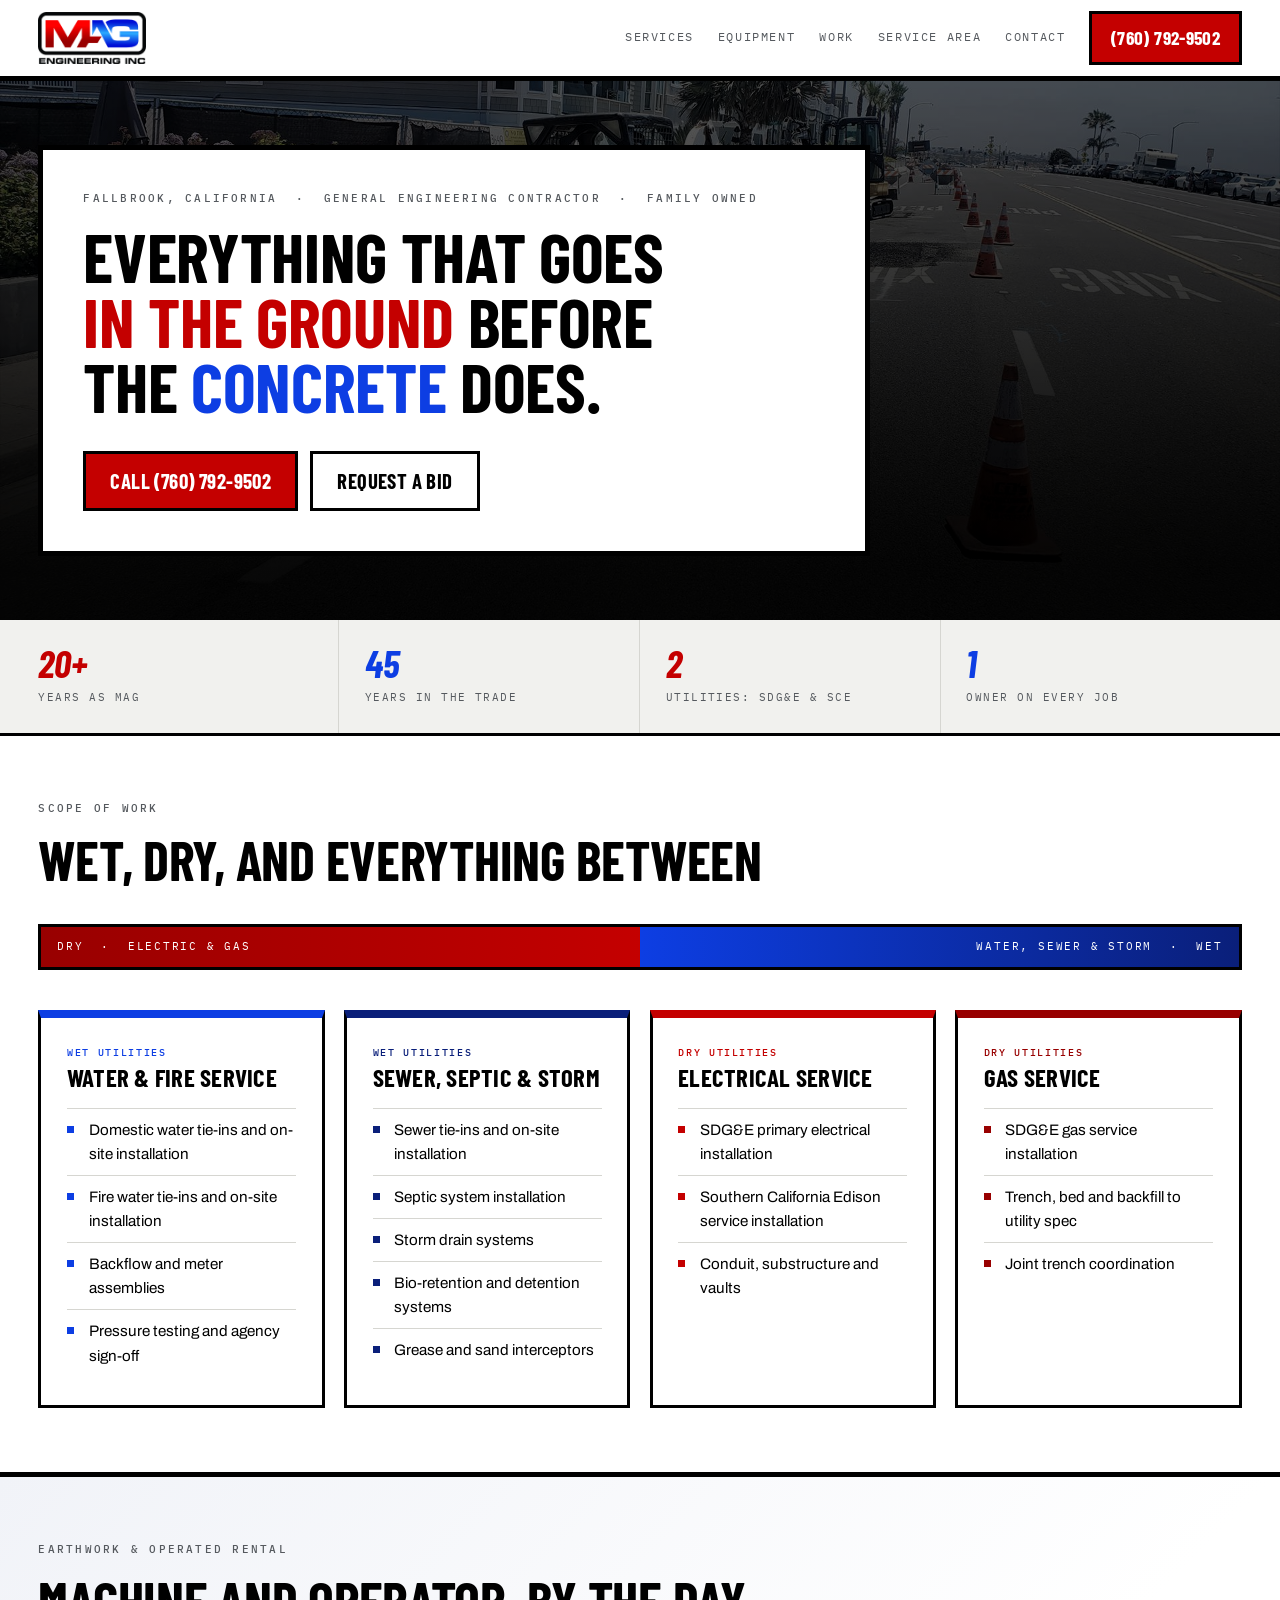
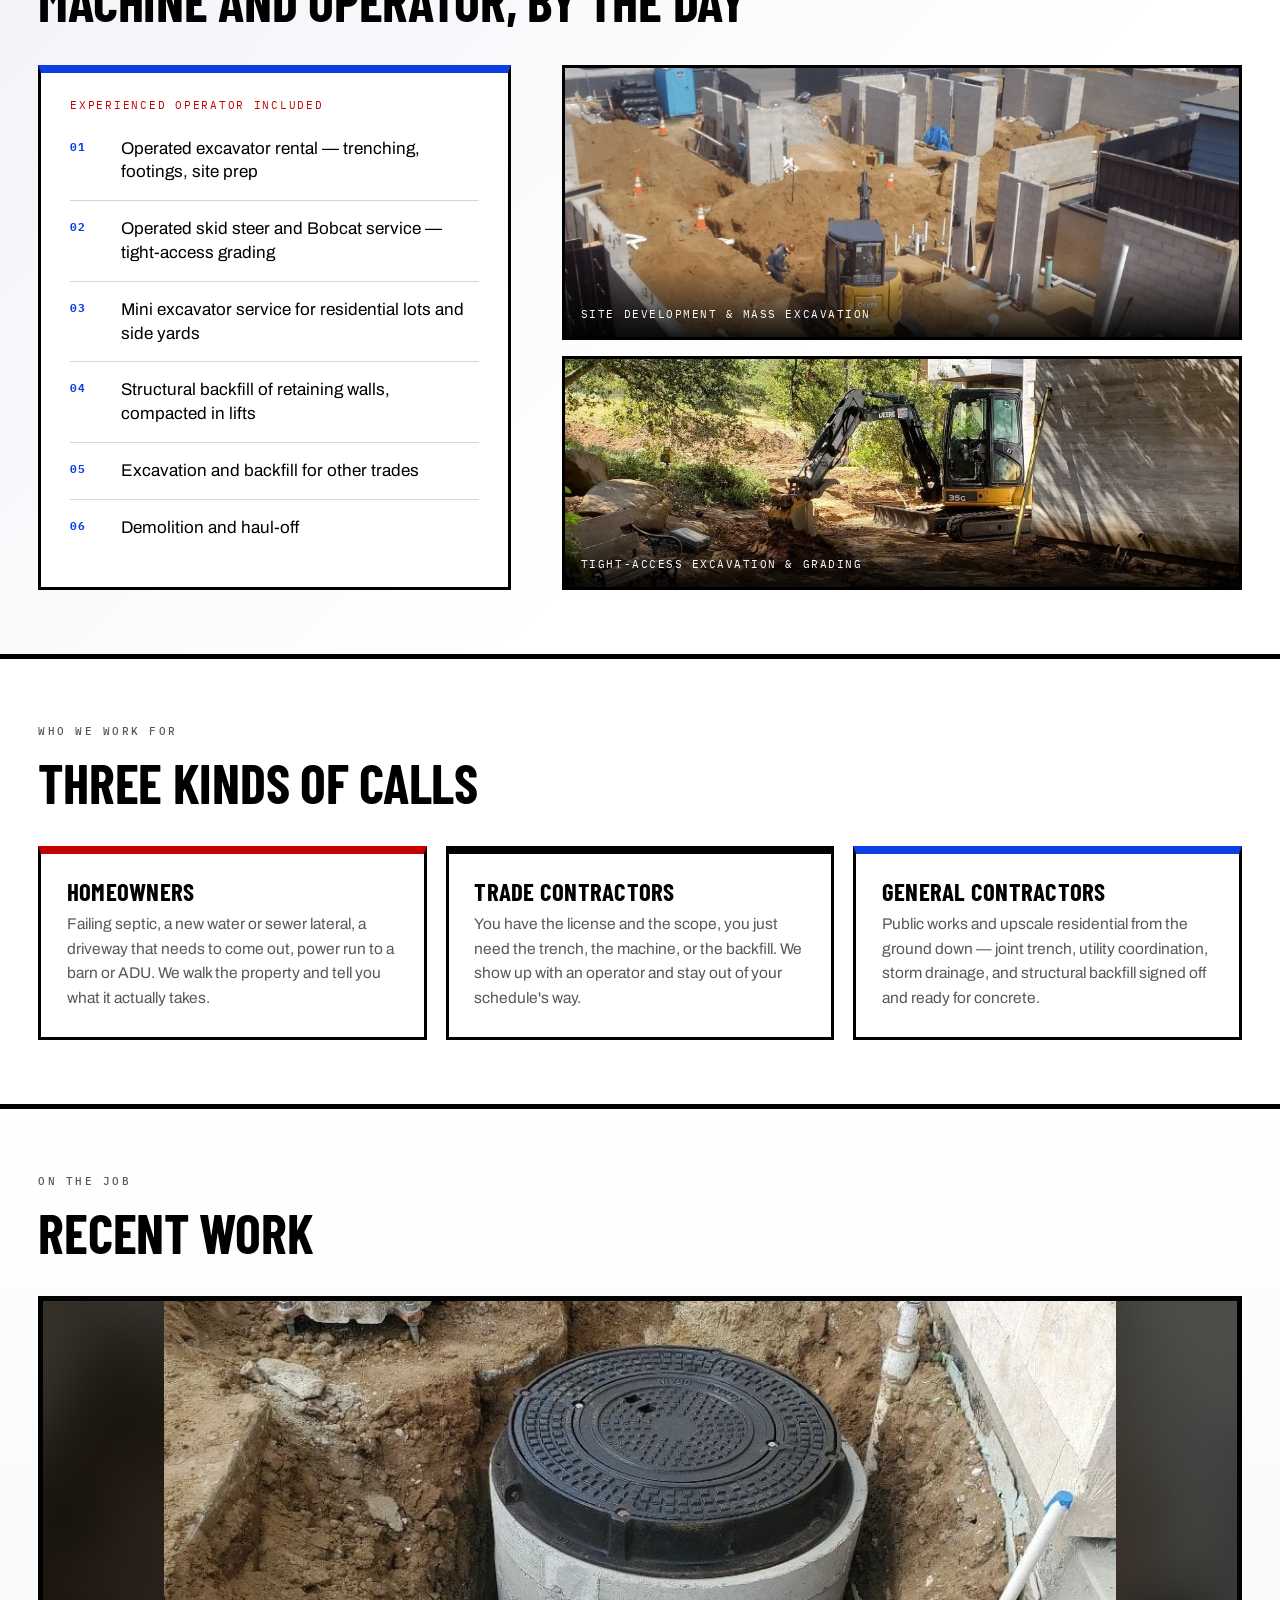
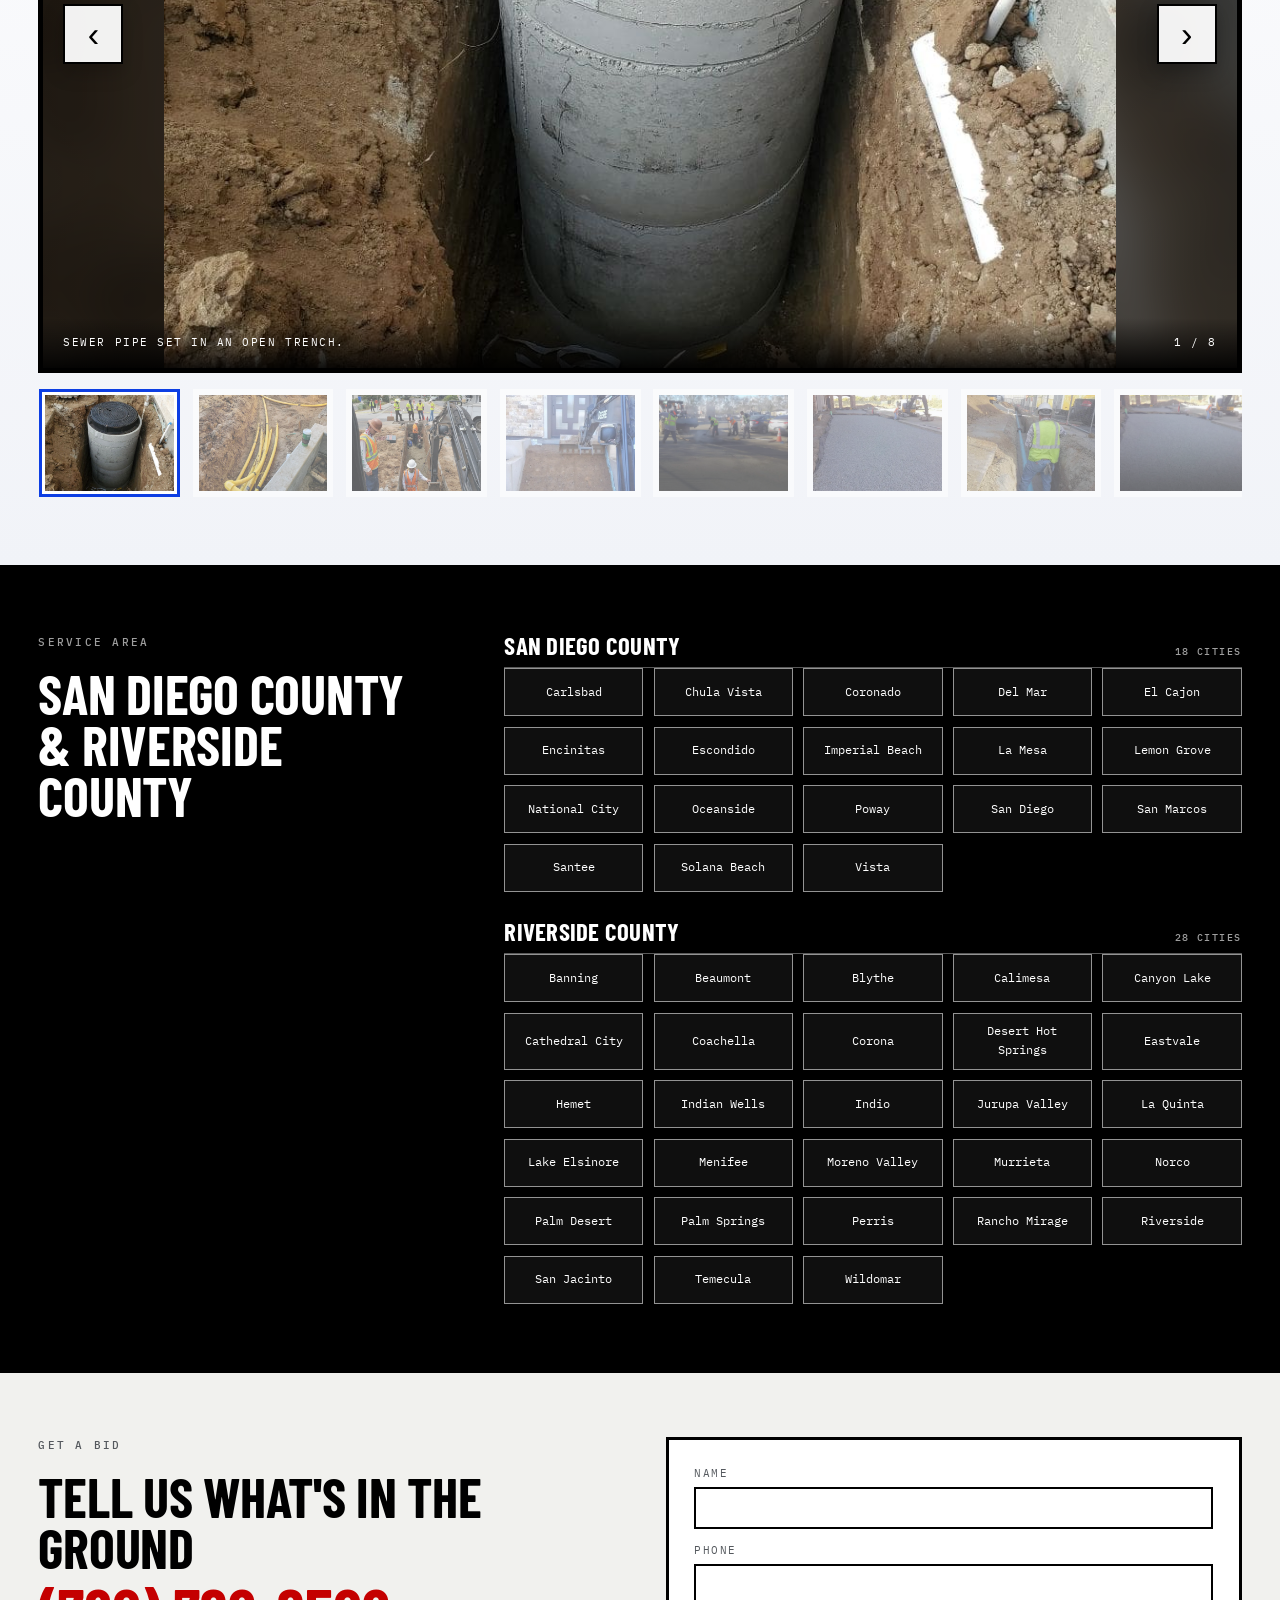
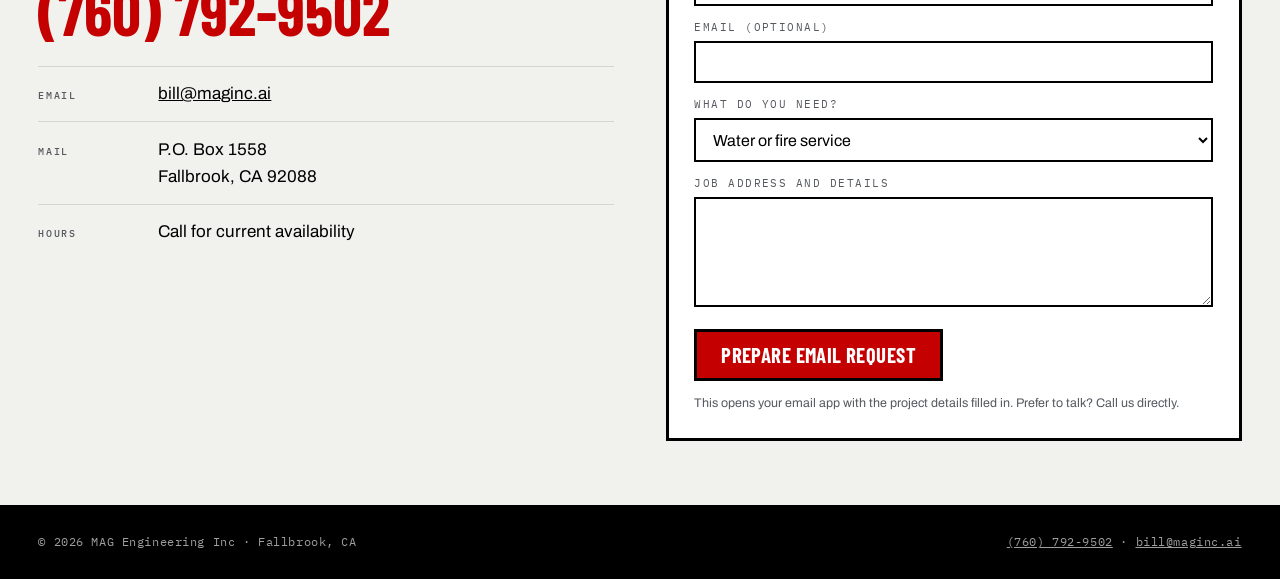
==== commit f3e402dd: "Tighten the hero card around its content" ====
--- a/index.html
+++ b/index.html
@@ -35,7 +35,7 @@
 }
 </script>
 
-<link rel="stylesheet" href="styles.css?v=20260809-14">
+<link rel="stylesheet" href="styles.css?v=20260809-15">
 </head>
 <body>
 
--- a/styles.css
+++ b/styles.css
@@ -85,7 +85,7 @@
 .hero>img{position:absolute;inset:0;width:100%;height:100%;object-fit:cover;opacity:.55;filter:grayscale(.4) contrast(1.08)}
 .hero::after{content:"";position:absolute;inset:0;background:linear-gradient(180deg,rgba(0,0,0,.35),rgba(0,0,0,.7))}
 .hero-in{position:relative;z-index:2;padding-block:clamp(2.5rem,5vw,4rem)}
-.badge{background:var(--paper);border:var(--keyline-lg);padding:clamp(1.5rem,3.5vw,2.5rem);max-width:64rem}
+.badge{background:var(--paper);border:var(--keyline-lg);padding:clamp(1.5rem,3.5vw,2.5rem);max-width:52rem}
 .badge h1{max-width:none;text-wrap:balance}
 .badge h1 .r{color:var(--red)}
 .badge h1 .b{color:var(--blue)}
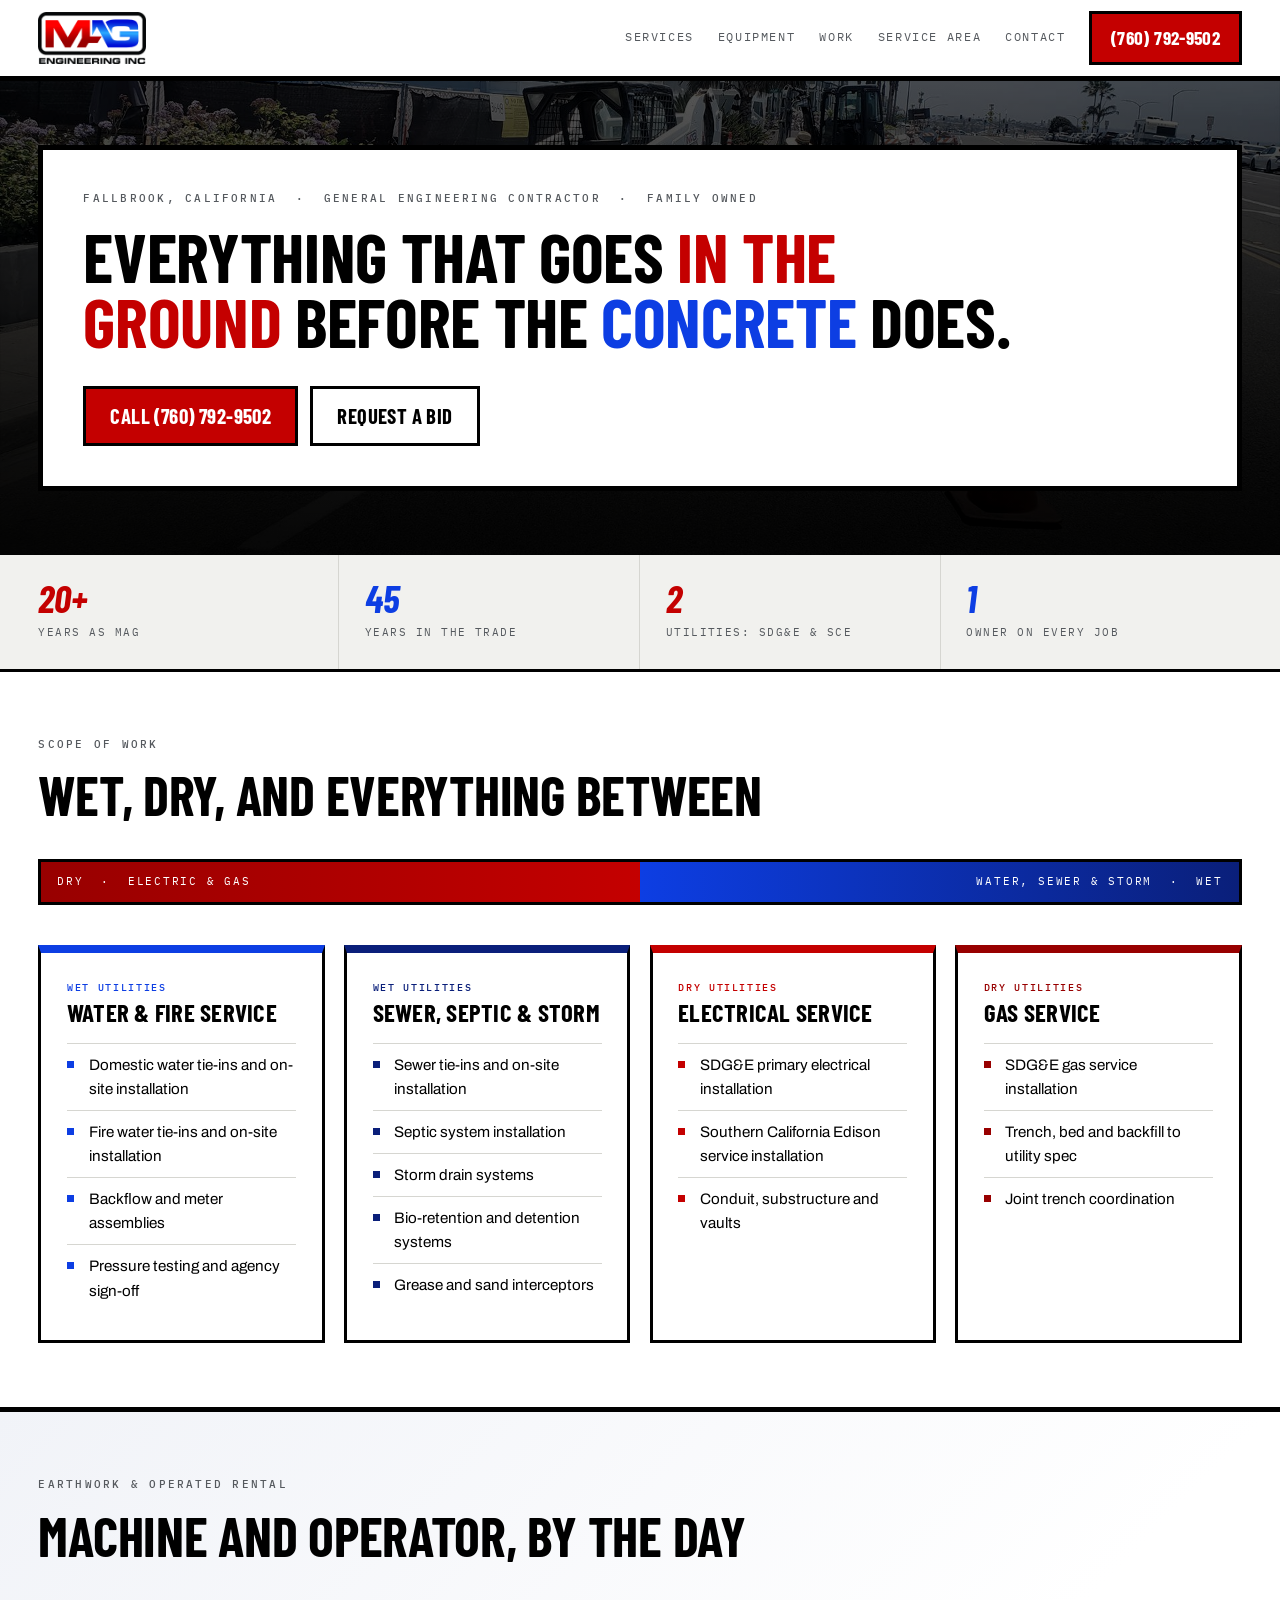
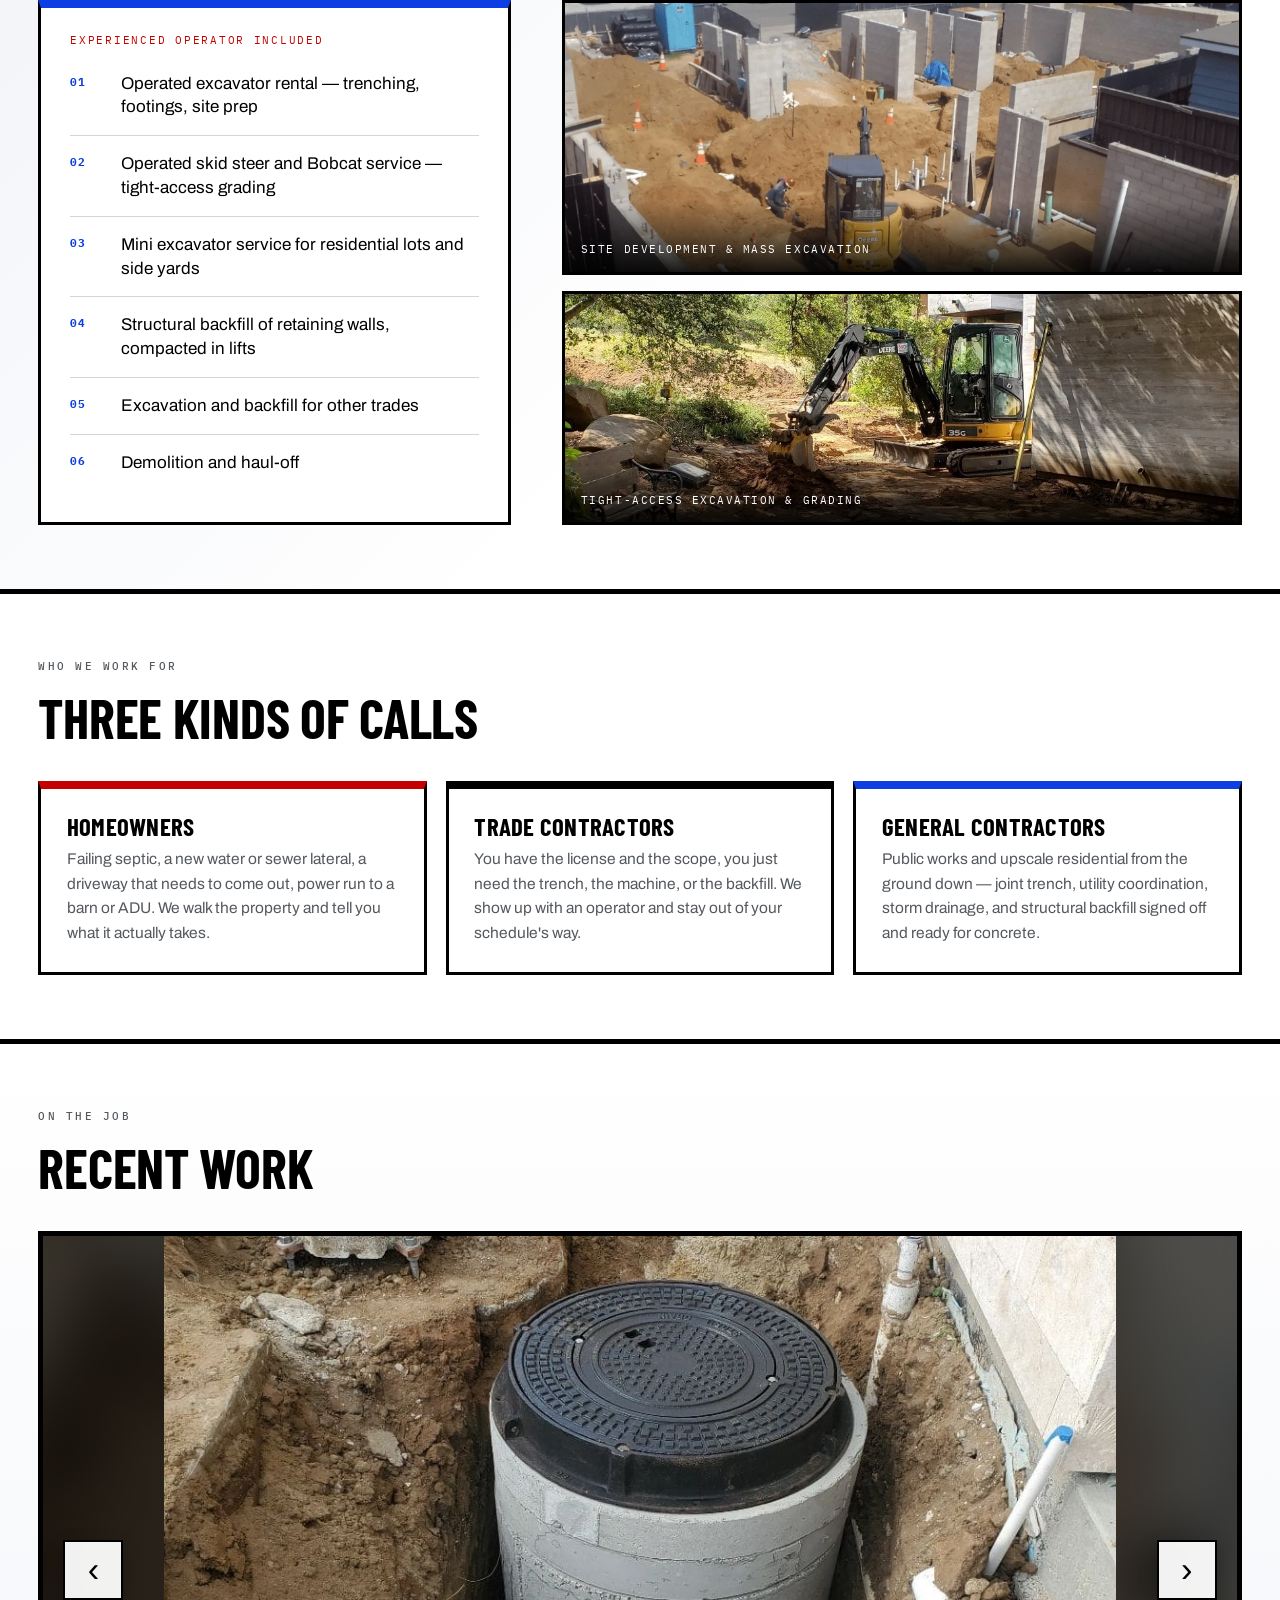
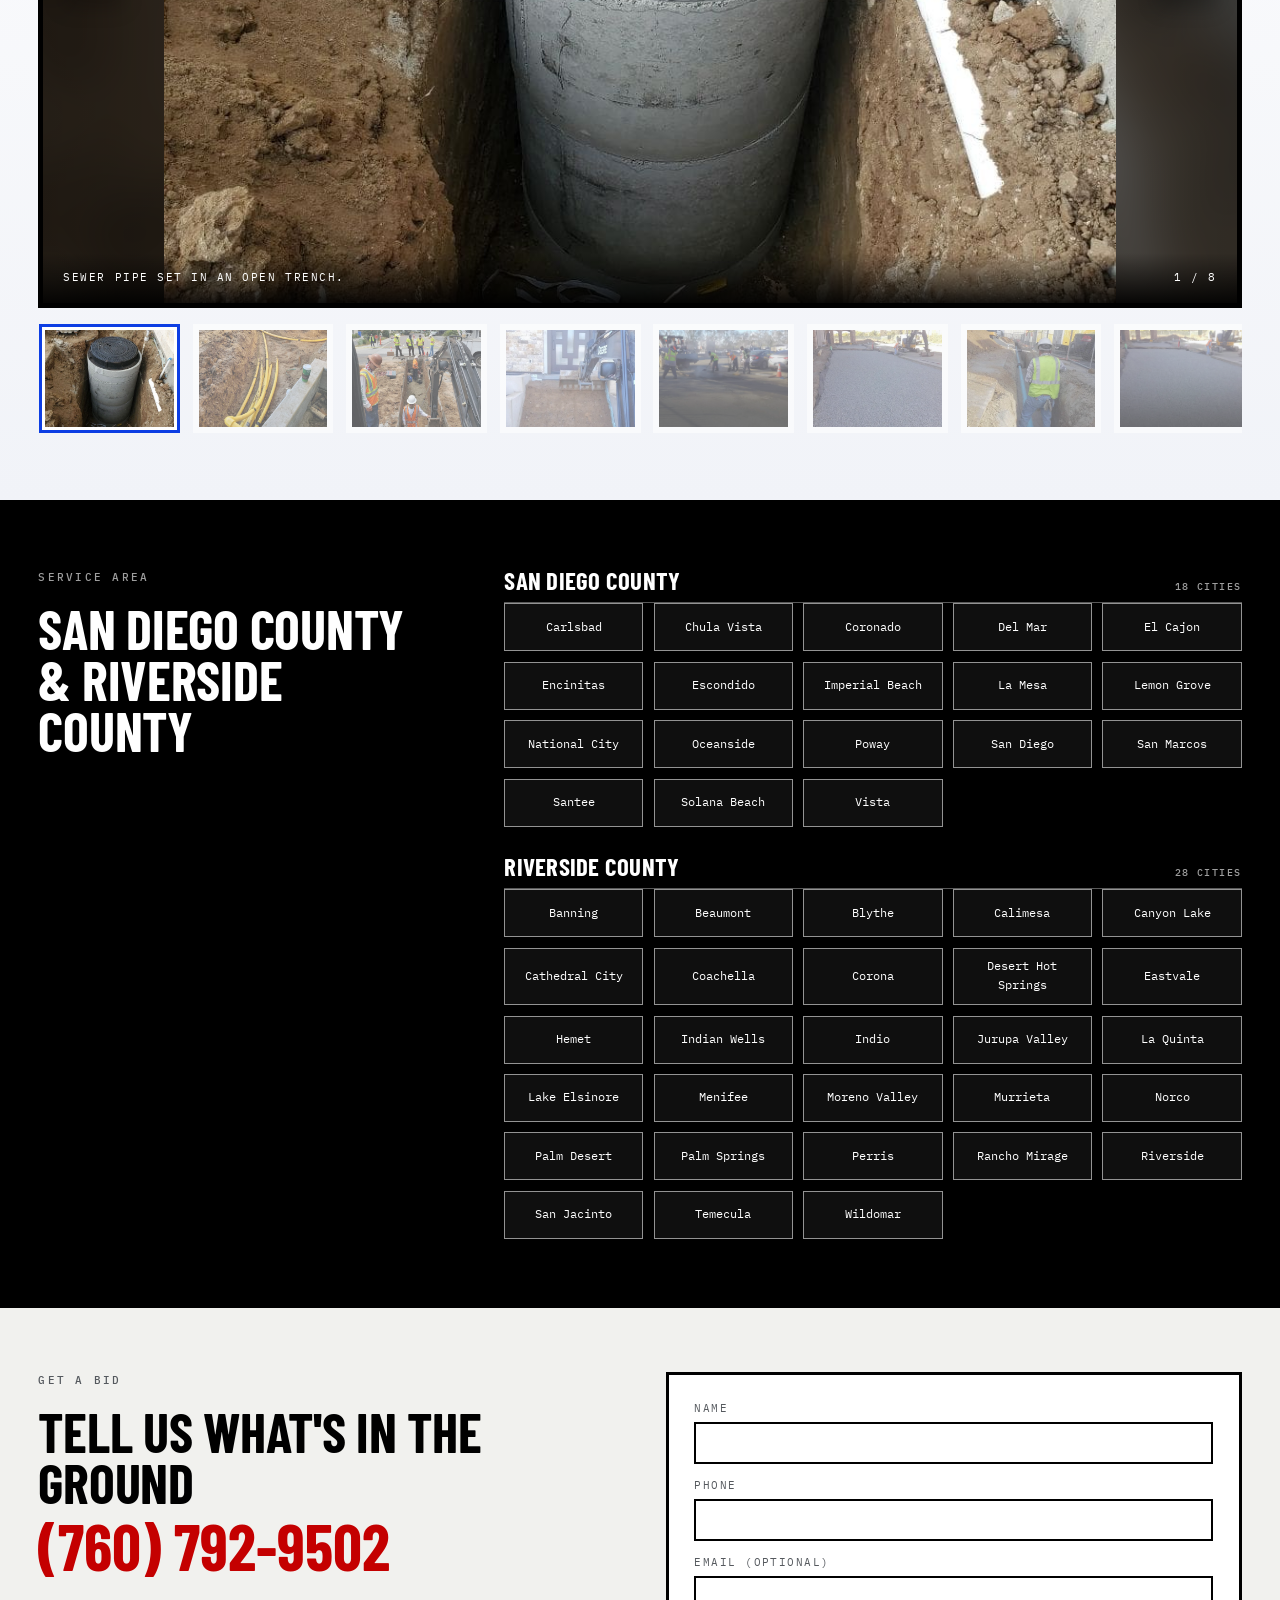
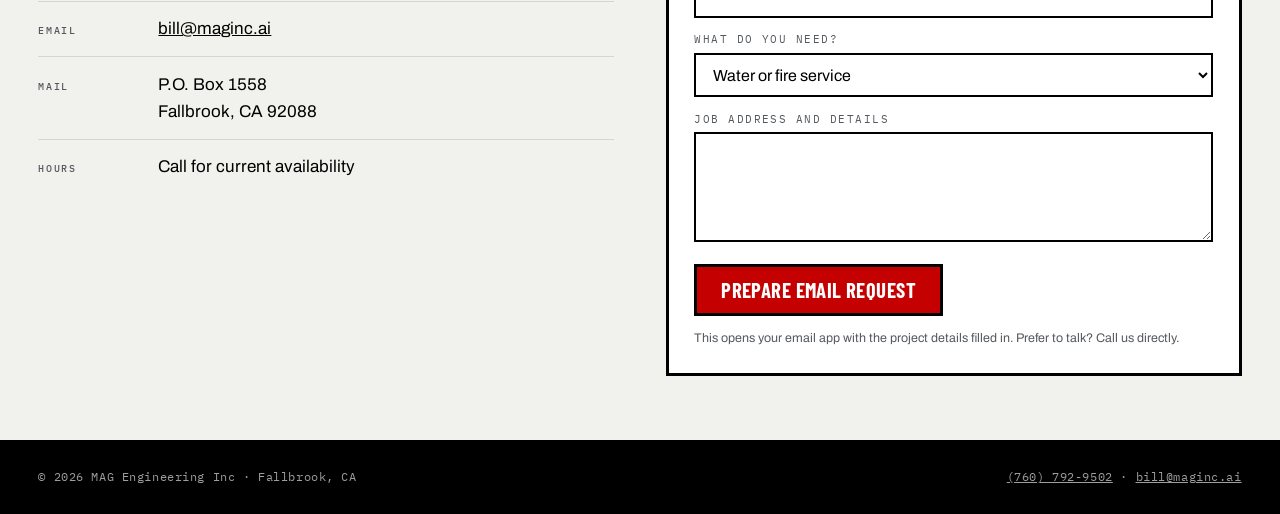
==== commit 8d8ffc3c: "Extend the hero panel across the full content width" ====
--- a/index.html
+++ b/index.html
@@ -35,7 +35,7 @@
 }
 </script>
 
-<link rel="stylesheet" href="styles.css?v=20260809-15">
+<link rel="stylesheet" href="styles.css?v=20260809-16">
 </head>
 <body>
 
--- a/styles.css
+++ b/styles.css
@@ -85,7 +85,7 @@
 .hero>img{position:absolute;inset:0;width:100%;height:100%;object-fit:cover;opacity:.55;filter:grayscale(.4) contrast(1.08)}
 .hero::after{content:"";position:absolute;inset:0;background:linear-gradient(180deg,rgba(0,0,0,.35),rgba(0,0,0,.7))}
 .hero-in{position:relative;z-index:2;padding-block:clamp(2.5rem,5vw,4rem)}
-.badge{background:var(--paper);border:var(--keyline-lg);padding:clamp(1.5rem,3.5vw,2.5rem);max-width:52rem}
+.badge{width:100%;max-width:none;background:var(--paper);border:var(--keyline-lg);padding:clamp(1.5rem,3.5vw,2.5rem)}
 .badge h1{max-width:none;text-wrap:balance}
 .badge h1 .r{color:var(--red)}
 .badge h1 .b{color:var(--blue)}
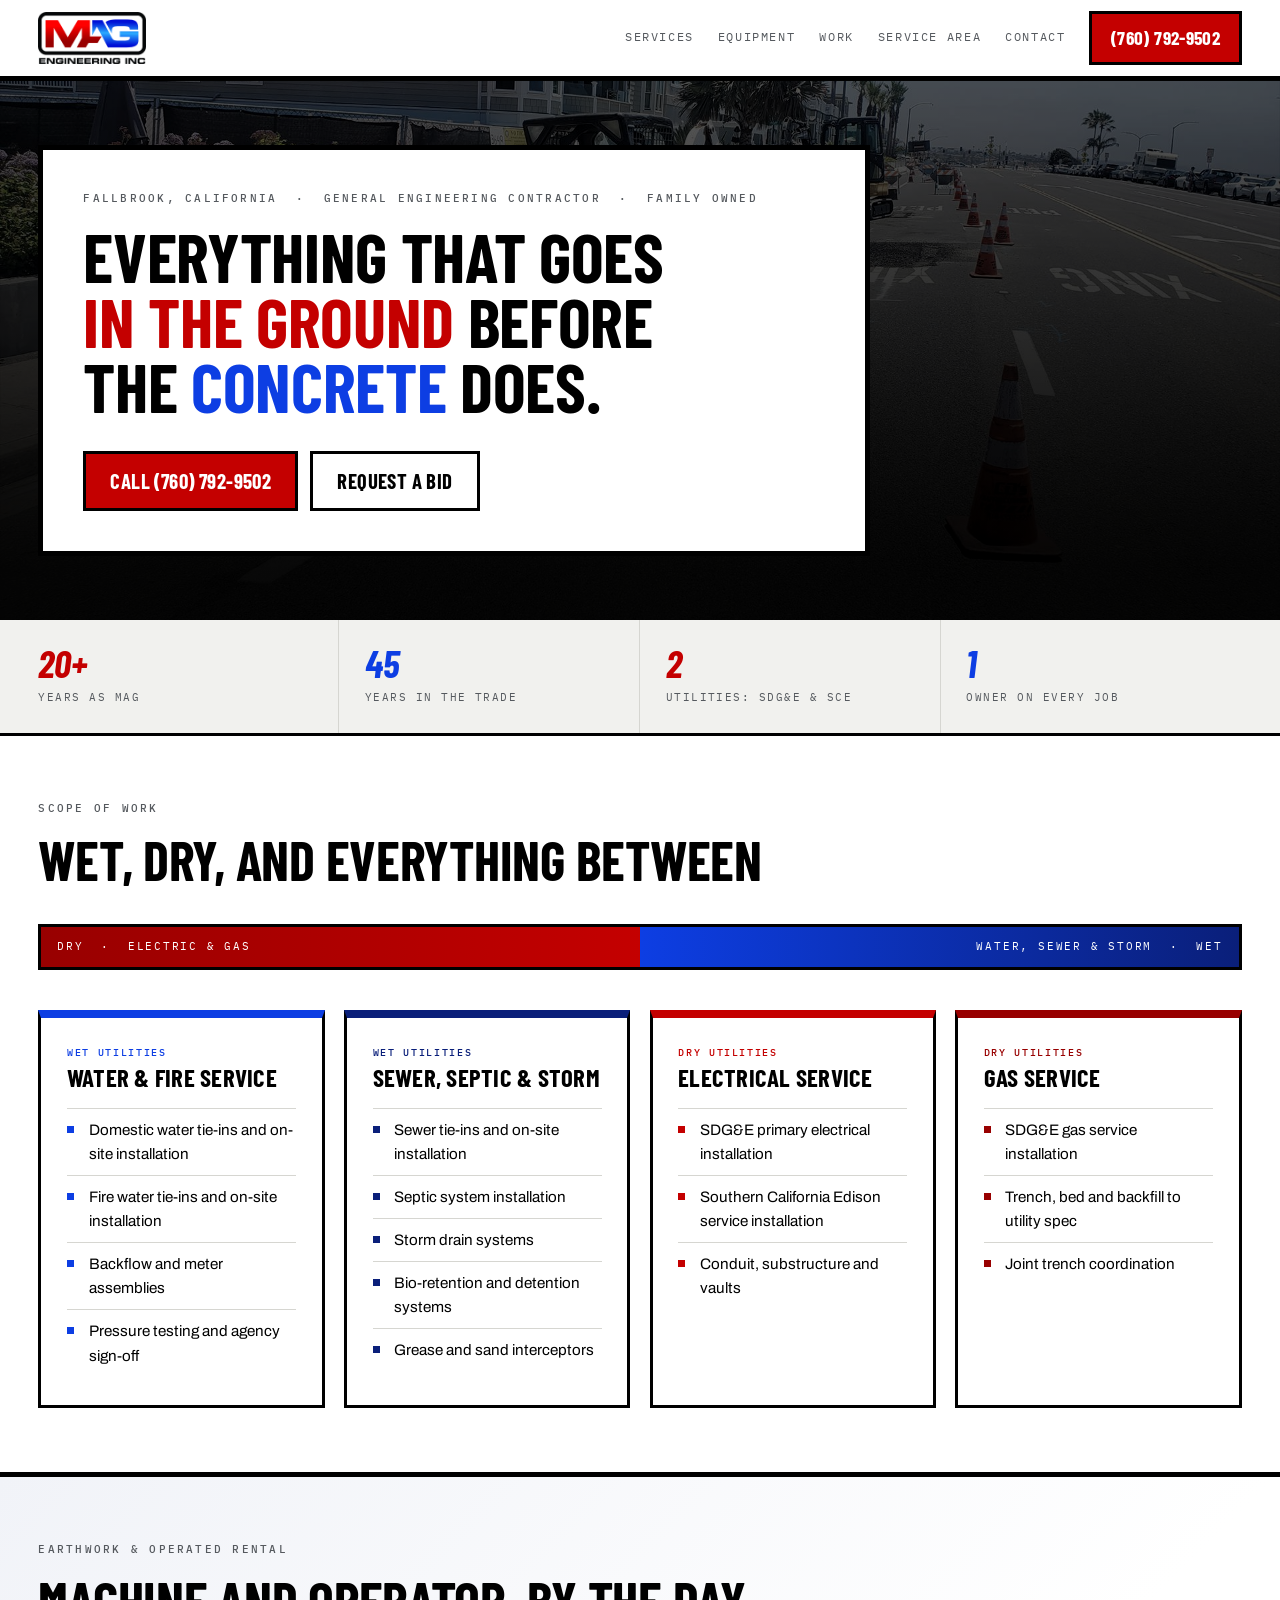
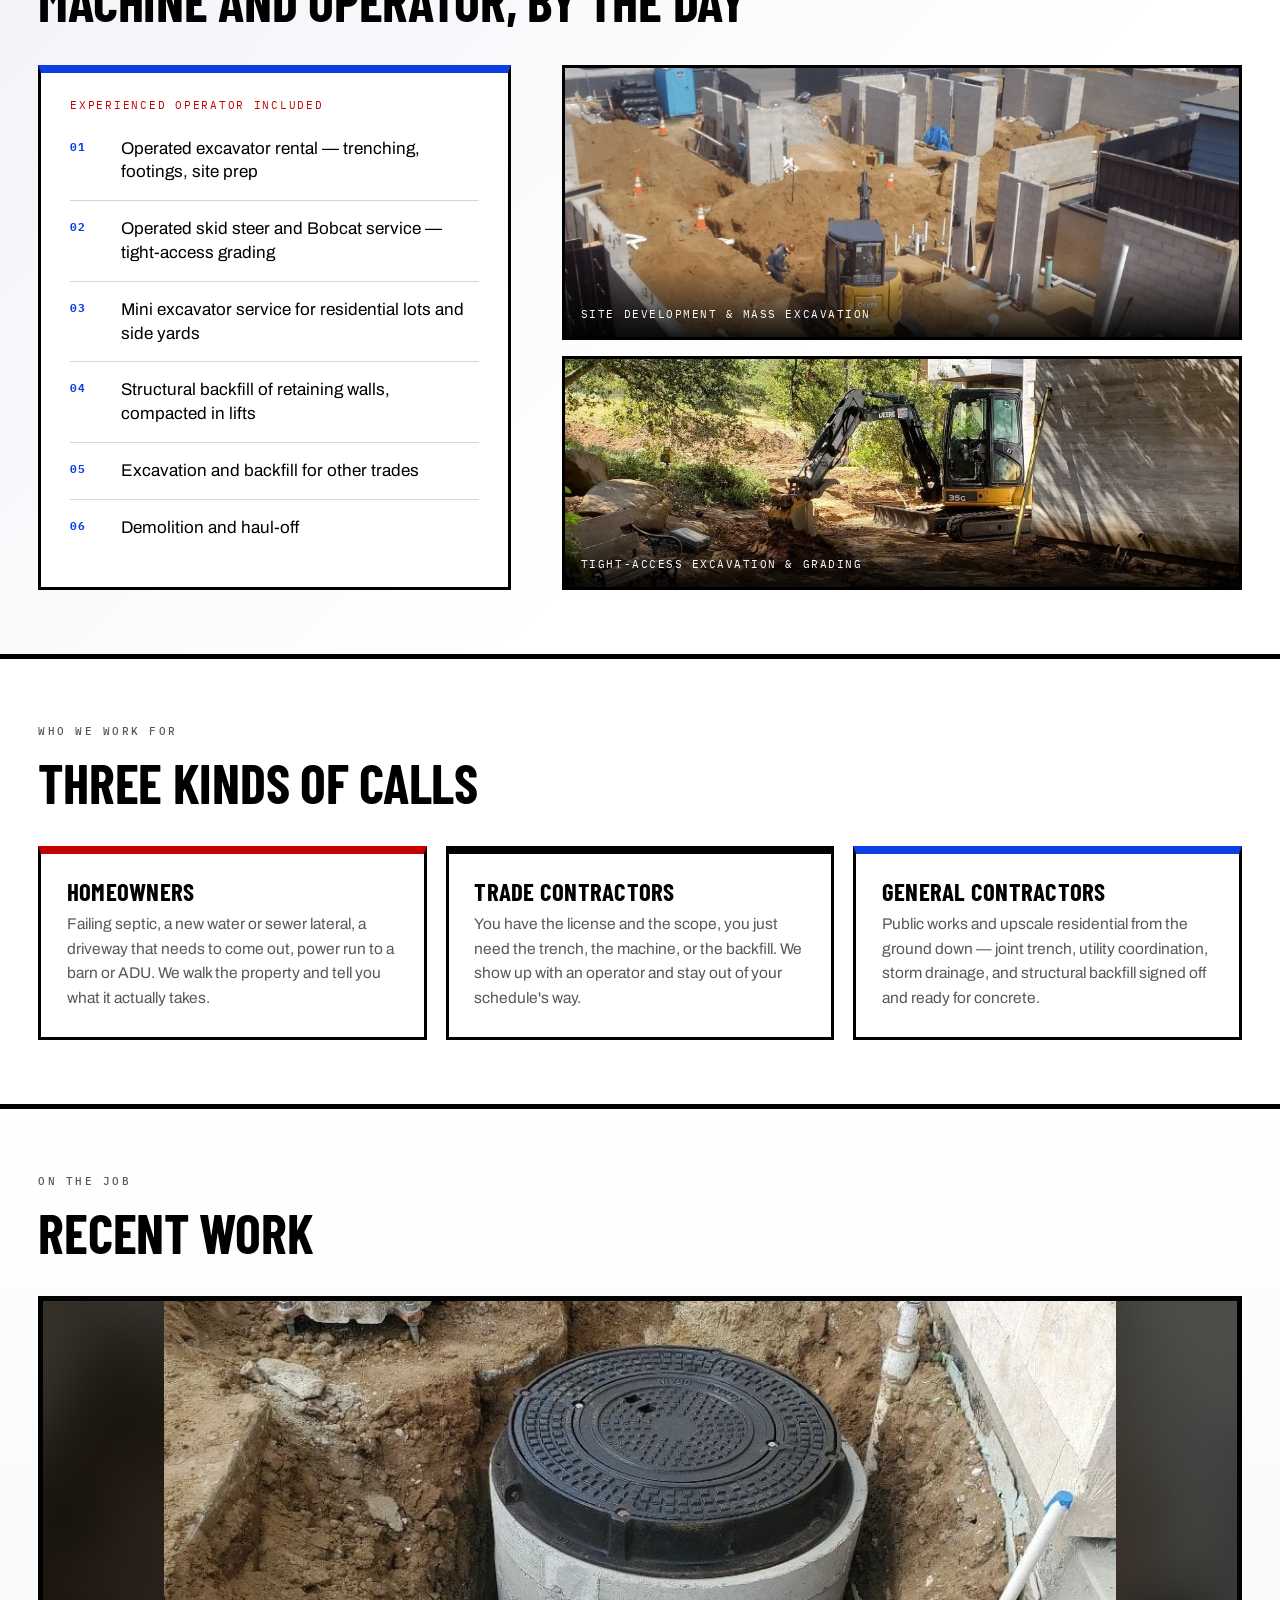
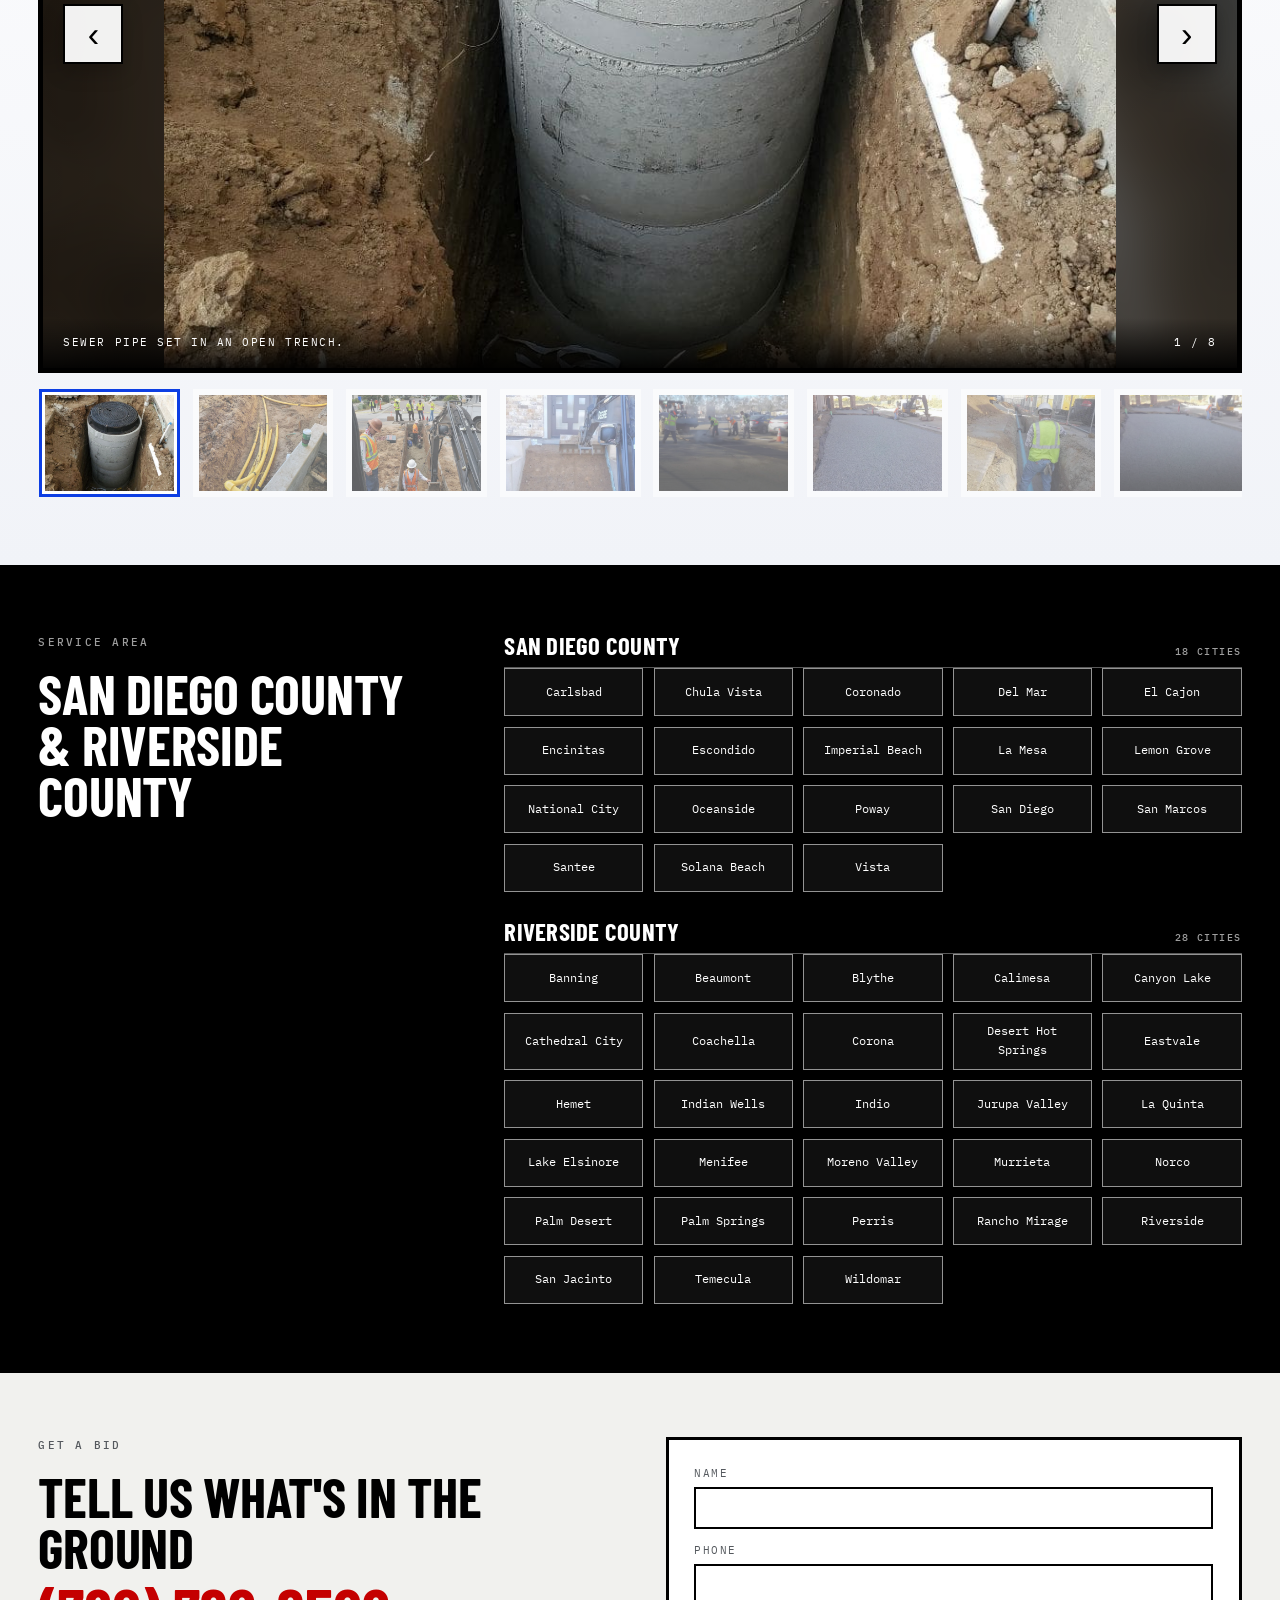
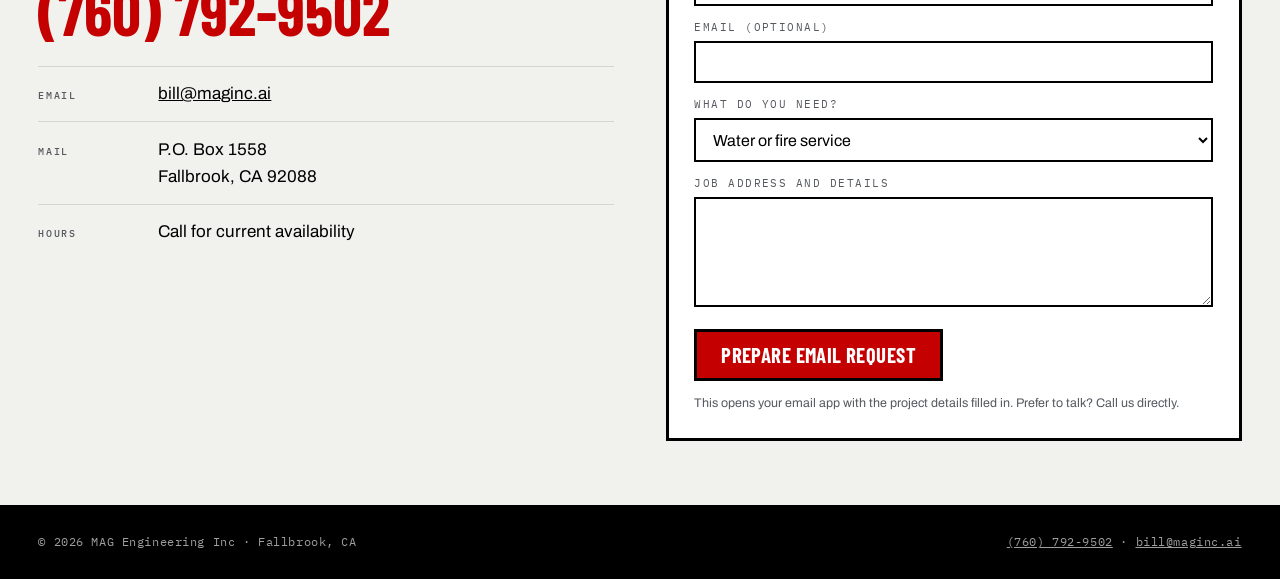
==== commit 2b8ad9f5: "Restore the previous hero card width" ====
--- a/index.html
+++ b/index.html
@@ -35,7 +35,7 @@
 }
 </script>
 
-<link rel="stylesheet" href="styles.css?v=20260809-16">
+<link rel="stylesheet" href="styles.css?v=20260809-17">
 </head>
 <body>
 
--- a/styles.css
+++ b/styles.css
@@ -85,7 +85,7 @@
 .hero>img{position:absolute;inset:0;width:100%;height:100%;object-fit:cover;opacity:.55;filter:grayscale(.4) contrast(1.08)}
 .hero::after{content:"";position:absolute;inset:0;background:linear-gradient(180deg,rgba(0,0,0,.35),rgba(0,0,0,.7))}
 .hero-in{position:relative;z-index:2;padding-block:clamp(2.5rem,5vw,4rem)}
-.badge{width:100%;max-width:none;background:var(--paper);border:var(--keyline-lg);padding:clamp(1.5rem,3.5vw,2.5rem)}
+.badge{background:var(--paper);border:var(--keyline-lg);padding:clamp(1.5rem,3.5vw,2.5rem);max-width:52rem}
 .badge h1{max-width:none;text-wrap:balance}
 .badge h1 .r{color:var(--red)}
 .badge h1 .b{color:var(--blue)}
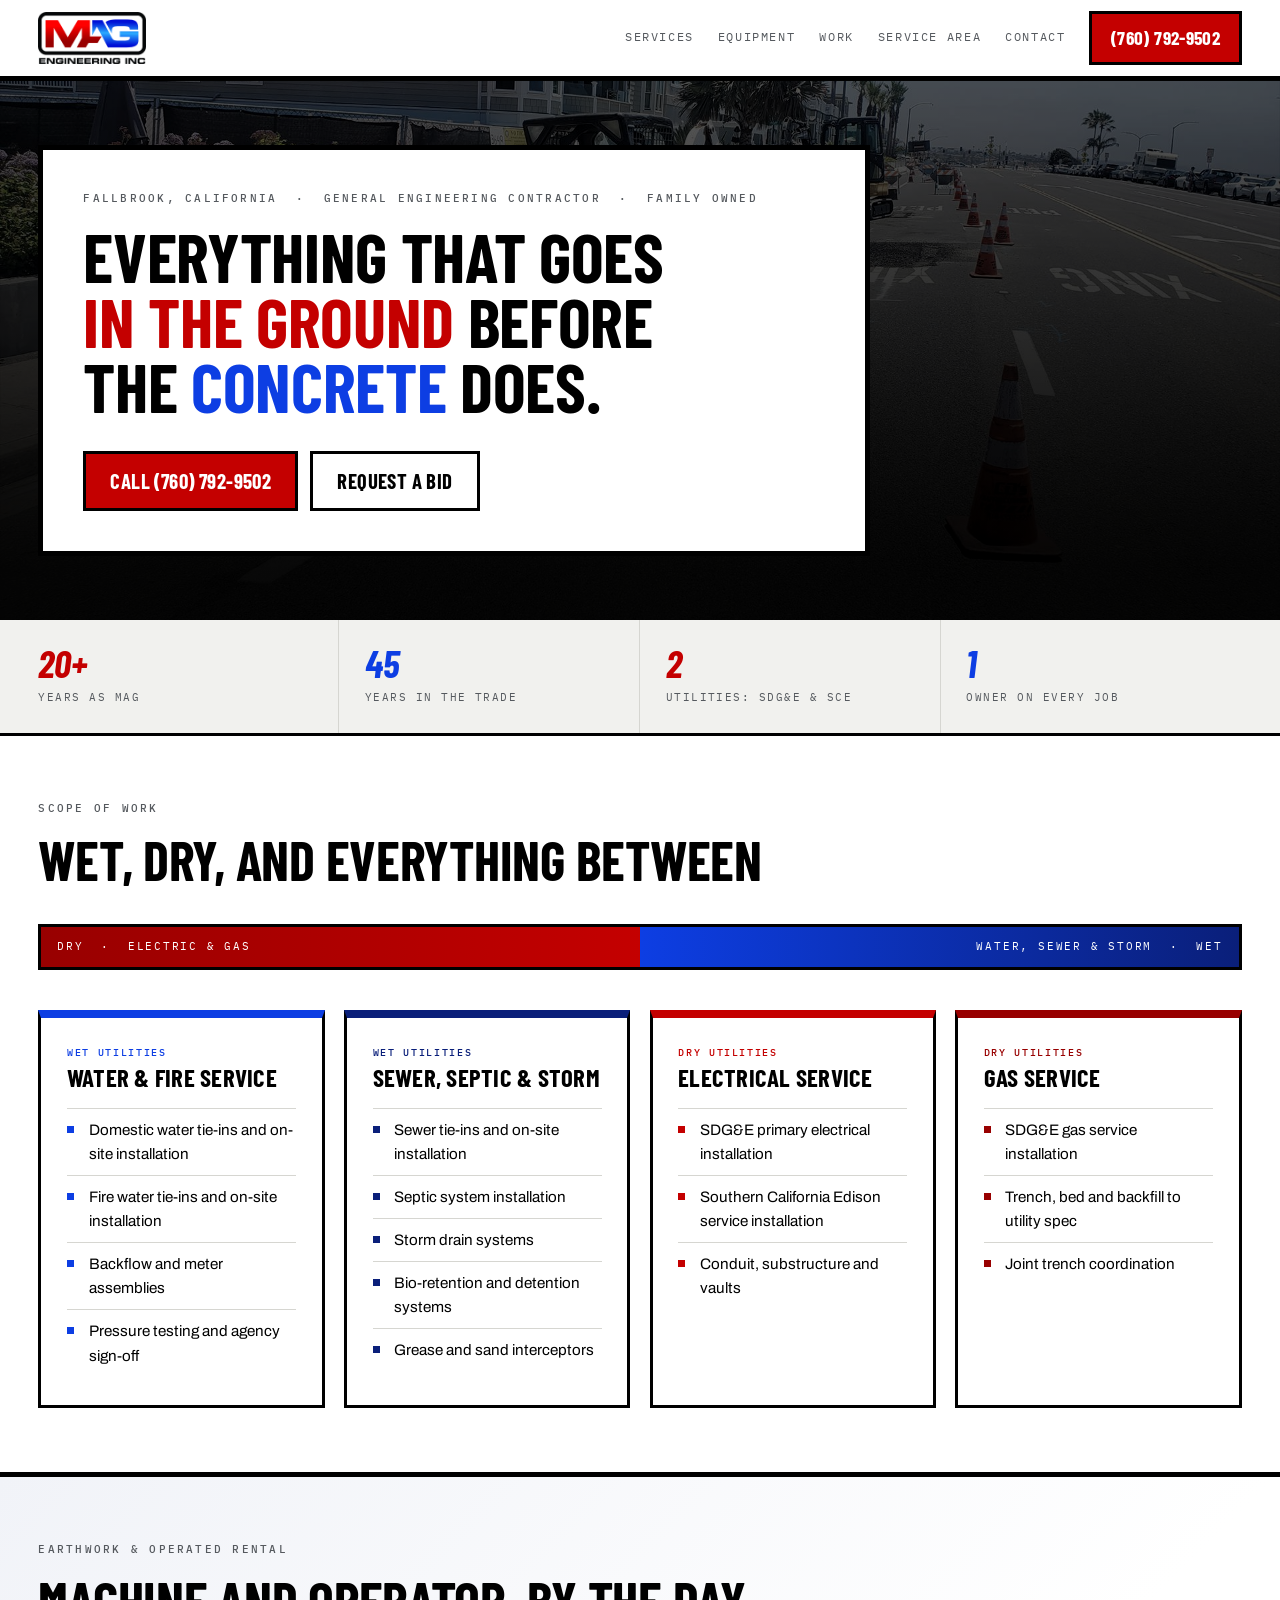
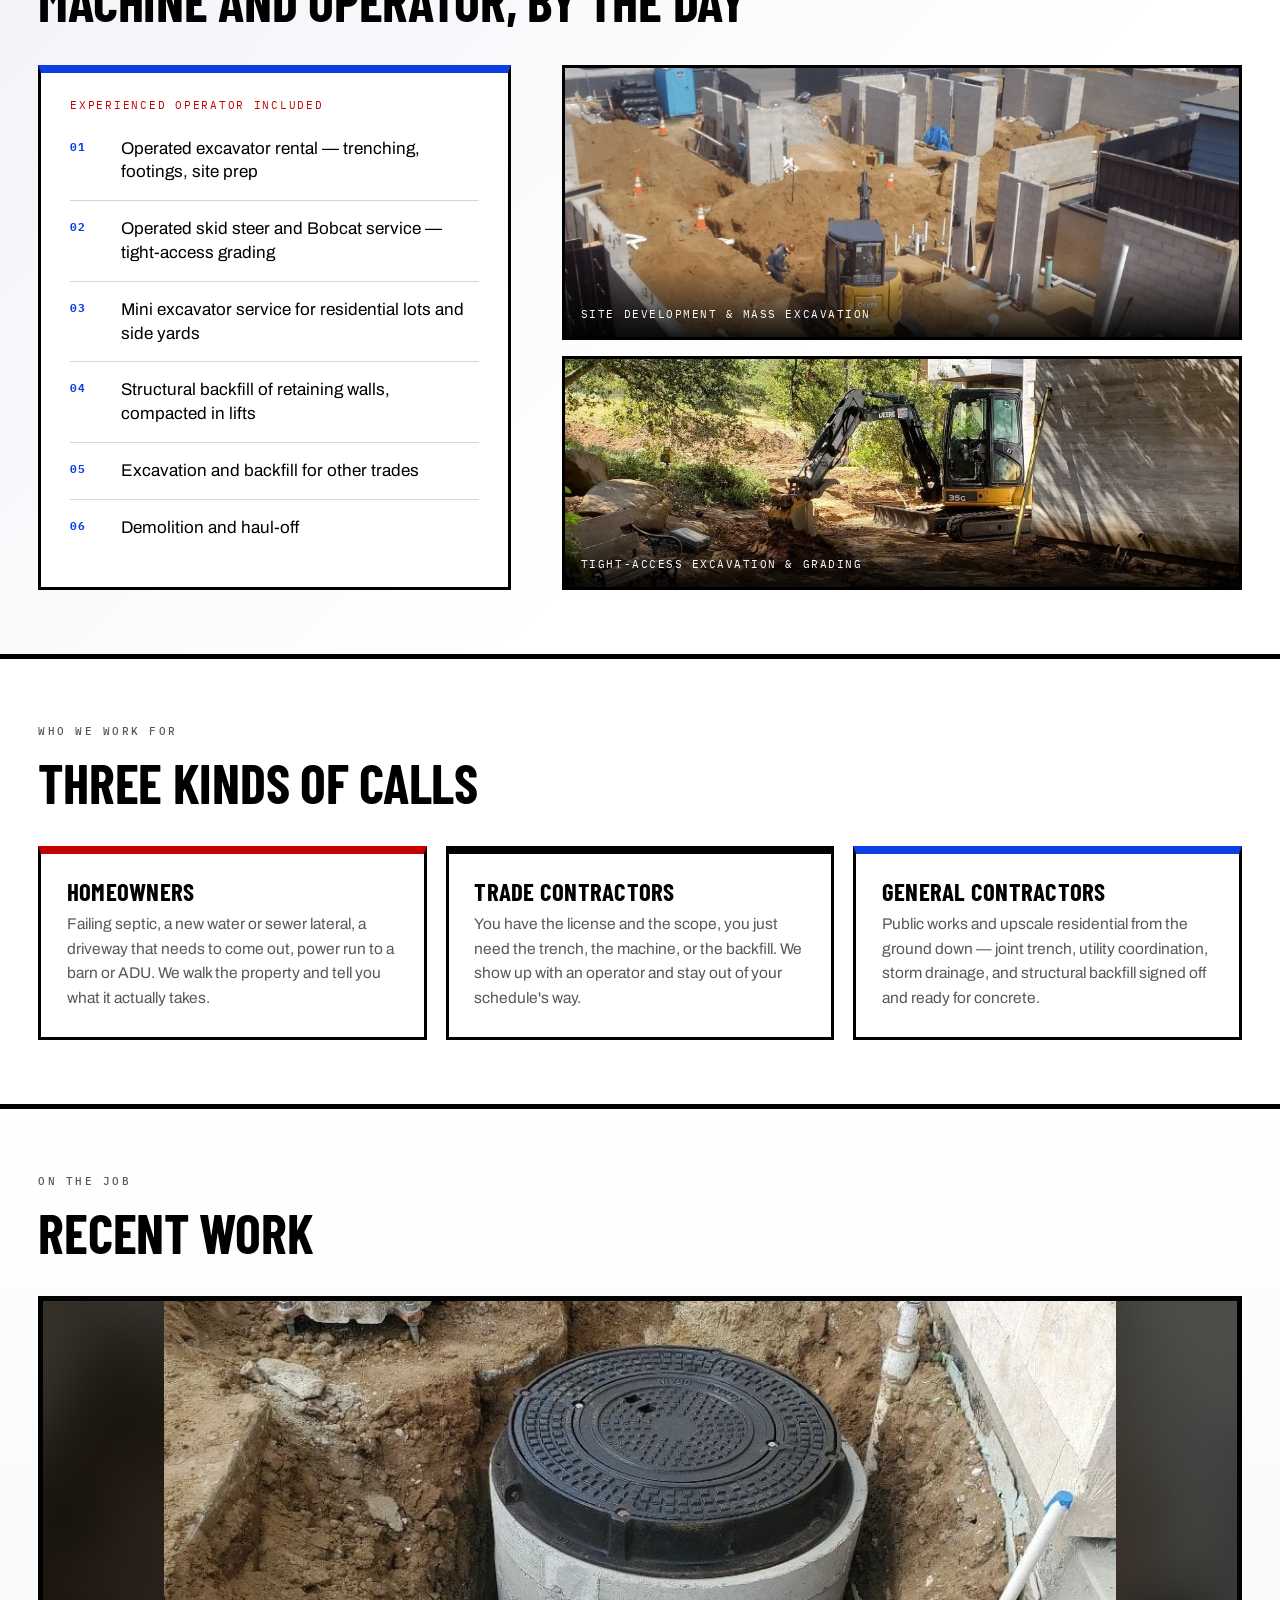
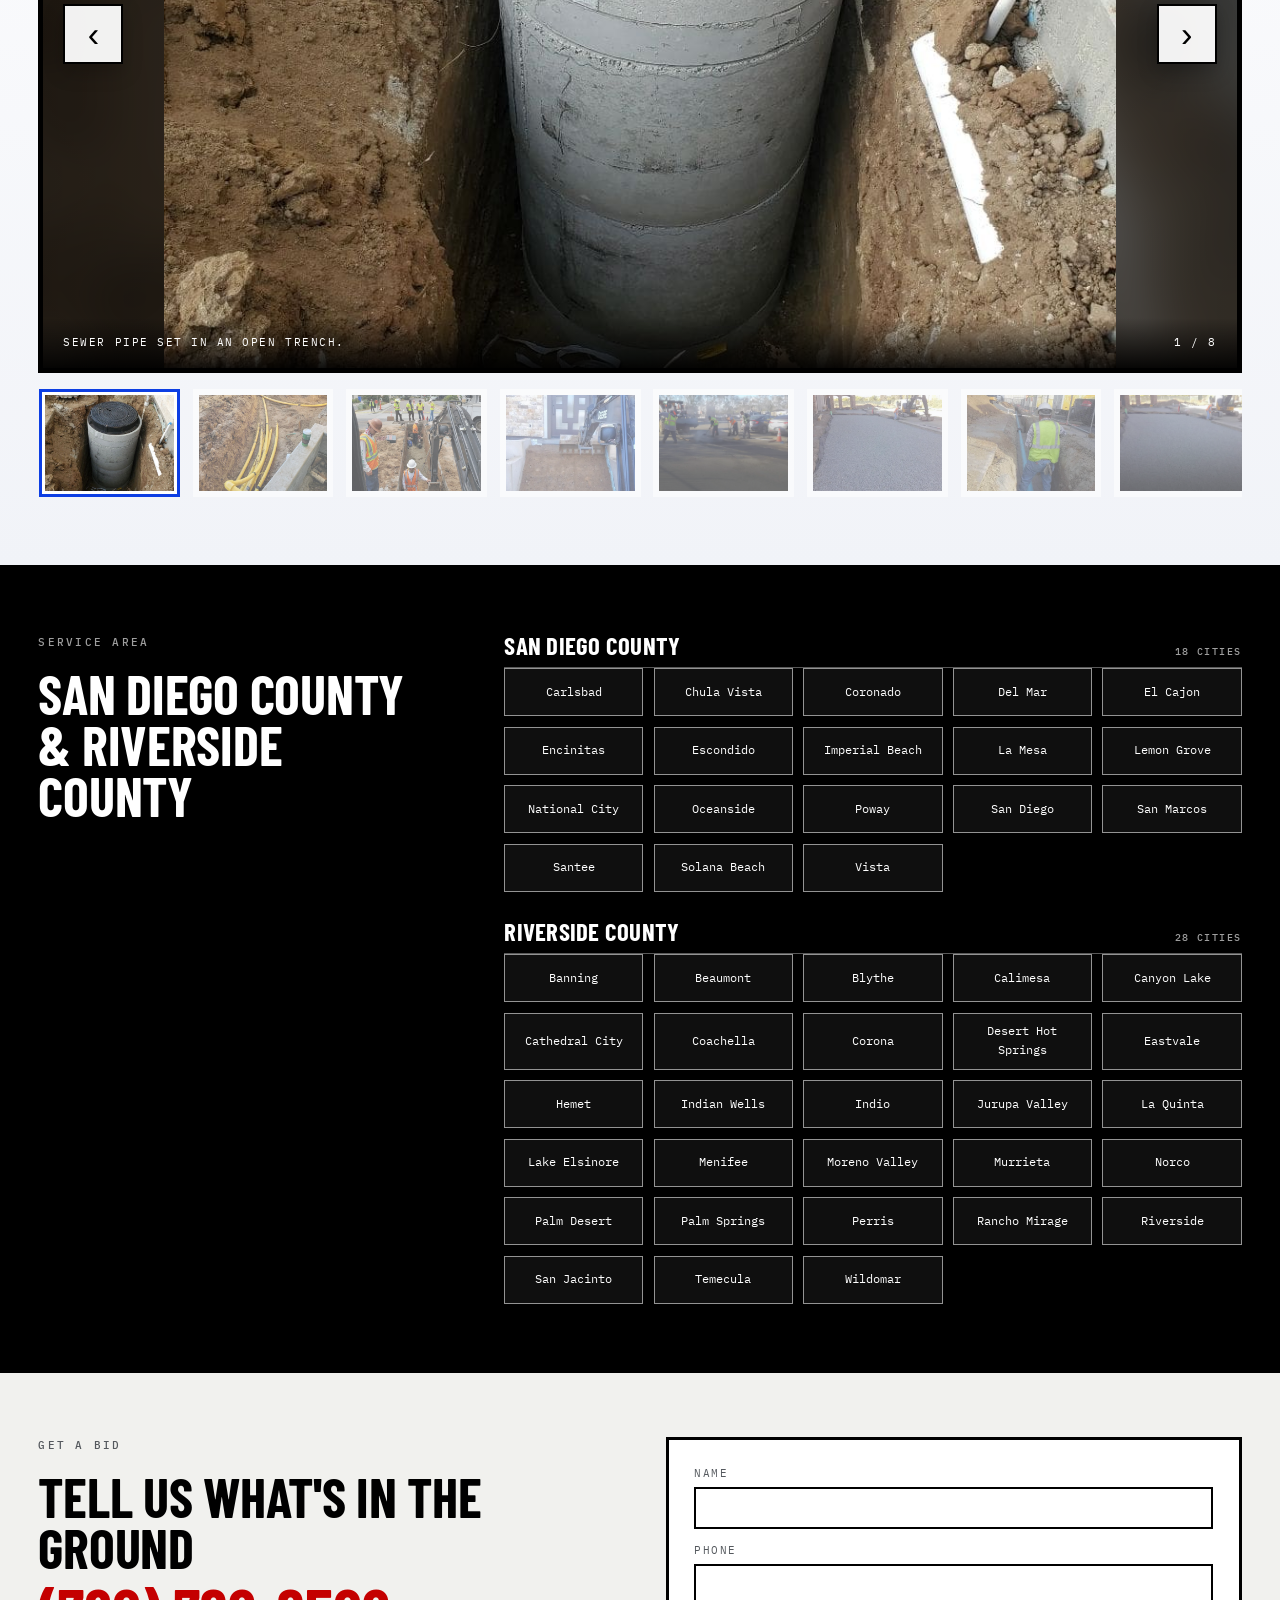
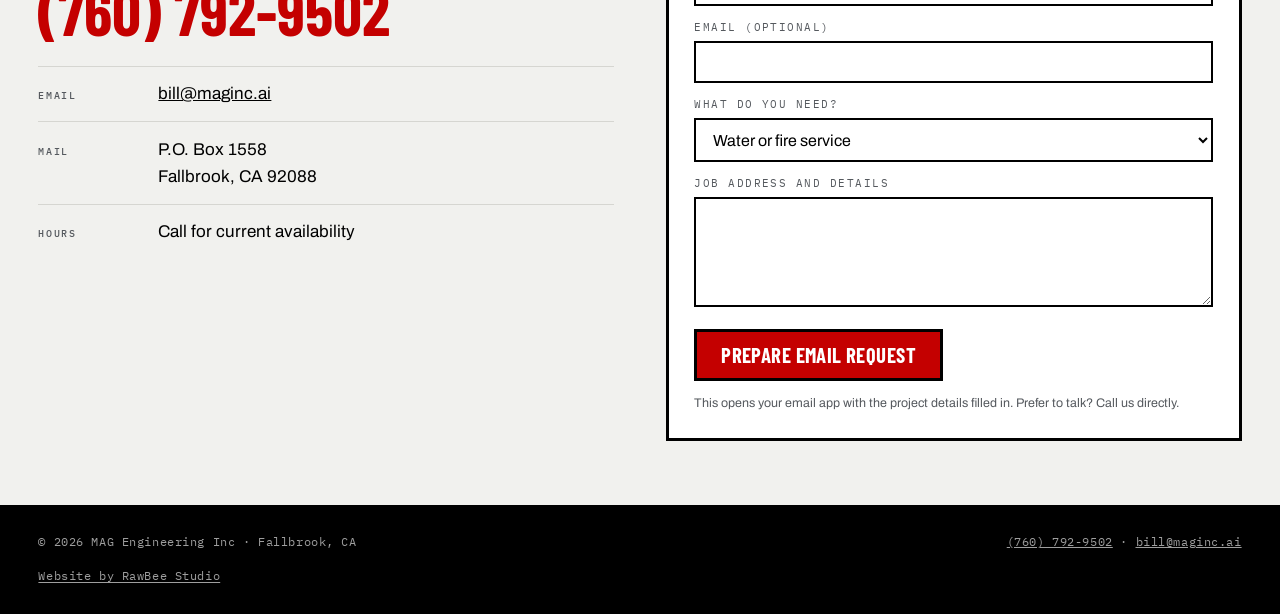
==== commit 6cc90252: "Add RawBee site credit" ====
--- a/index.html
+++ b/index.html
@@ -1,5 +1,5 @@
 <!DOCTYPE html>
-<html lang="en">
+<html lang="en-US">
 <head>
 <meta charset="utf-8">
 <meta name="viewport" content="width=device-width, initial-scale=1">
@@ -7,8 +7,26 @@
 <meta http-equiv="Pragma" content="no-cache">
 <meta http-equiv="Expires" content="0">
 <meta name="robots" content="noindex, nofollow">
-<title>MAG Engineering Inc — Underground Utilities &amp; Excavation | Fallbrook, CA</title>
-<meta name="description" content="MAG Engineering Inc installs water, sewer, storm drain, septic, gas and electric service throughout San Diego County and Riverside County. Operated excavator and skid steer rental. Family owned, 20+ years.">
+<title>Underground Utility Contractor | Fallbrook, CA | MAG Engineering</title>
+<meta name="description" content="MAG Engineering provides underground utilities, excavation, septic, storm drainage and operated equipment across San Diego and Riverside counties.">
+<link rel="canonical" href="https://mag-preview.allcardcomps.com/">
+
+<meta property="og:type" content="website">
+<meta property="og:locale" content="en_US">
+<meta property="og:site_name" content="MAG Engineering Inc">
+<meta property="og:title" content="Underground Utility Contractor | MAG Engineering">
+<meta property="og:description" content="Underground utilities, excavation, septic, storm drainage and operated equipment across San Diego and Riverside counties.">
+<meta property="og:url" content="https://mag-preview.allcardcomps.com/">
+<meta property="og:image" content="https://mag-preview.allcardcomps.com/assets/img/slide-1-1.jpg">
+<meta property="og:image:width" content="1920">
+<meta property="og:image:height" content="850">
+<meta property="og:image:alt" content="MAG Engineering crew installing underground utilities on a Southern California street">
+
+<meta name="twitter:card" content="summary_large_image">
+<meta name="twitter:title" content="Underground Utility Contractor | MAG Engineering">
+<meta name="twitter:description" content="Underground utilities, excavation and operated equipment across San Diego and Riverside counties.">
+<meta name="twitter:image" content="https://mag-preview.allcardcomps.com/assets/img/slide-1-1.jpg">
+<meta name="twitter:image:alt" content="MAG Engineering crew installing underground utilities on a Southern California street">
 <link rel="icon" href="assets/mag-logo.png">
 <link rel="preconnect" href="https://fonts.googleapis.com">
 <link rel="preconnect" href="https://fonts.gstatic.com" crossorigin>
@@ -17,21 +35,135 @@
 <script type="application/ld+json">
 {
   "@context": "https://schema.org",
-  "@type": "GeneralContractor",
-  "name": "MAG Engineering Inc",
-  "description": "General engineering contractor specializing in underground wet and dry utilities, excavation, septic systems and storm drainage.",
-  "logo": "assets/mag-logo.png",
-  "telephone": "+1-760-792-9502",
-  "email": "bill@maginc.ai",
-  "address": {
-    "@type": "PostalAddress",
-    "postOfficeBoxNumber": "1558",
-    "addressLocality": "Fallbrook",
-    "addressRegion": "CA",
-    "postalCode": "92088",
-    "addressCountry": "US"
-  },
-  "areaServed": ["Fallbrook","Bonsall","Rainbow","De Luz","Temecula","Murrieta","Vista","Oceanside","San Marcos","Valley Center","Escondido"]
+  "@graph": [
+    {
+      "@type": "GeneralContractor",
+      "@id": "https://mag-preview.allcardcomps.com/#business",
+      "name": "MAG Engineering Inc",
+      "alternateName": "MAG Engineering",
+      "url": "https://mag-preview.allcardcomps.com/",
+      "description": "Fallbrook general engineering contractor specializing in wet and dry underground utilities, excavation, septic systems, storm drainage and operated equipment.",
+      "logo": {
+        "@type": "ImageObject",
+        "@id": "https://mag-preview.allcardcomps.com/#logo",
+        "url": "https://mag-preview.allcardcomps.com/assets/mag-logo.png",
+        "contentUrl": "https://mag-preview.allcardcomps.com/assets/mag-logo.png",
+        "width": 488,
+        "height": 236,
+        "caption": "MAG Engineering Inc"
+      },
+      "image": {
+        "@type": "ImageObject",
+        "url": "https://mag-preview.allcardcomps.com/assets/img/slide-1-1.jpg",
+        "width": 1920,
+        "height": 850
+      },
+      "telephone": "+1-760-792-9502",
+      "email": "bill@maginc.ai",
+      "address": {
+        "@type": "PostalAddress",
+        "postOfficeBoxNumber": "1558",
+        "addressLocality": "Fallbrook",
+        "addressRegion": "CA",
+        "postalCode": "92088",
+        "addressCountry": "US"
+      },
+      "contactPoint": {
+        "@type": "ContactPoint",
+        "telephone": "+1-760-792-9502",
+        "email": "bill@maginc.ai",
+        "contactType": "estimates and customer service",
+        "areaServed": "US-CA",
+        "availableLanguage": "English"
+      },
+      "areaServed": [
+        {
+          "@type": "AdministrativeArea",
+          "name": "San Diego County, California"
+        },
+        {
+          "@type": "AdministrativeArea",
+          "name": "Riverside County, California"
+        }
+      ],
+      "hasOfferCatalog": {
+        "@type": "OfferCatalog",
+        "name": "Underground utility and excavation services",
+        "itemListElement": [
+          {
+            "@type": "Offer",
+            "itemOffered": {
+              "@type": "Service",
+              "name": "Water and fire service installation"
+            }
+          },
+          {
+            "@type": "Offer",
+            "itemOffered": {
+              "@type": "Service",
+              "name": "Sewer, septic and storm drainage"
+            }
+          },
+          {
+            "@type": "Offer",
+            "itemOffered": {
+              "@type": "Service",
+              "name": "Underground electrical service"
+            }
+          },
+          {
+            "@type": "Offer",
+            "itemOffered": {
+              "@type": "Service",
+              "name": "Underground gas service"
+            }
+          },
+          {
+            "@type": "Offer",
+            "itemOffered": {
+              "@type": "Service",
+              "name": "Excavation, backfill and demolition"
+            }
+          },
+          {
+            "@type": "Offer",
+            "itemOffered": {
+              "@type": "Service",
+              "name": "Operated excavator and skid steer service"
+            }
+          }
+        ]
+      }
+    },
+    {
+      "@type": "WebSite",
+      "@id": "https://mag-preview.allcardcomps.com/#website",
+      "url": "https://mag-preview.allcardcomps.com/",
+      "name": "MAG Engineering Inc",
+      "publisher": {
+        "@id": "https://mag-preview.allcardcomps.com/#business"
+      },
+      "inLanguage": "en-US"
+    },
+    {
+      "@type": "WebPage",
+      "@id": "https://mag-preview.allcardcomps.com/#webpage",
+      "url": "https://mag-preview.allcardcomps.com/",
+      "name": "Underground Utility Contractor | Fallbrook, CA | MAG Engineering",
+      "description": "MAG Engineering provides underground utilities, excavation, septic, storm drainage and operated equipment across San Diego and Riverside counties.",
+      "isPartOf": {
+        "@id": "https://mag-preview.allcardcomps.com/#website"
+      },
+      "about": {
+        "@id": "https://mag-preview.allcardcomps.com/#business"
+      },
+      "primaryImageOfPage": {
+        "@type": "ImageObject",
+        "url": "https://mag-preview.allcardcomps.com/assets/img/slide-1-1.jpg"
+      },
+      "inLanguage": "en-US"
+    }
+  ]
 }
 </script>
 
@@ -58,6 +190,7 @@
   </div>
 </header>
 
+<main id="main-content">
 <section class="hero" id="top">
 <img src="assets/img/slide-1-1.jpg" alt="MAG Engineering crew installing underground utilities in a coned-off street." width="1920" height="850" decoding="async" fetchpriority="high">
   <div class="wrap hero-in">
@@ -300,10 +433,12 @@
   </div>
 </section>
 
+</main>
 <footer class="ftr">
   <div class="wrap ftr-in">
     <span>© <span id="yr">2026</span> MAG Engineering Inc · Fallbrook, CA</span>
     <span><a href="tel:+17607929502">(760) 792-9502</a> · <a href="mailto:bill@maginc.ai">bill@maginc.ai</a></span>
+    <a class="studio-credit" href="https://rawbee.studio/?utm_source=mag-preview.allcardcomps.com&amp;utm_medium=referral&amp;utm_campaign=site-credit" rel="sponsored nofollow">Website by RawBee Studio</a>
   </div>
 </footer>
 
--- a/styles.css
+++ b/styles.css
@@ -232,5 +232,7 @@
 
 .ftr{background:var(--black);color:rgba(255,255,255,.62);font-family:var(--mono);font-size:.72rem;letter-spacing:.05em}
 .ftr-in{display:flex;flex-wrap:wrap;gap:1rem;justify-content:space-between;padding-block:1.75rem}
+.studio-credit{width:100%;color:inherit;text-underline-offset:.2em}
+.studio-credit:hover{color:#fff}
 
 @media(prefers-reduced-motion:reduce){html{scroll-behavior:auto}.carousel-photo img,.carousel-thumb{transition:none}}
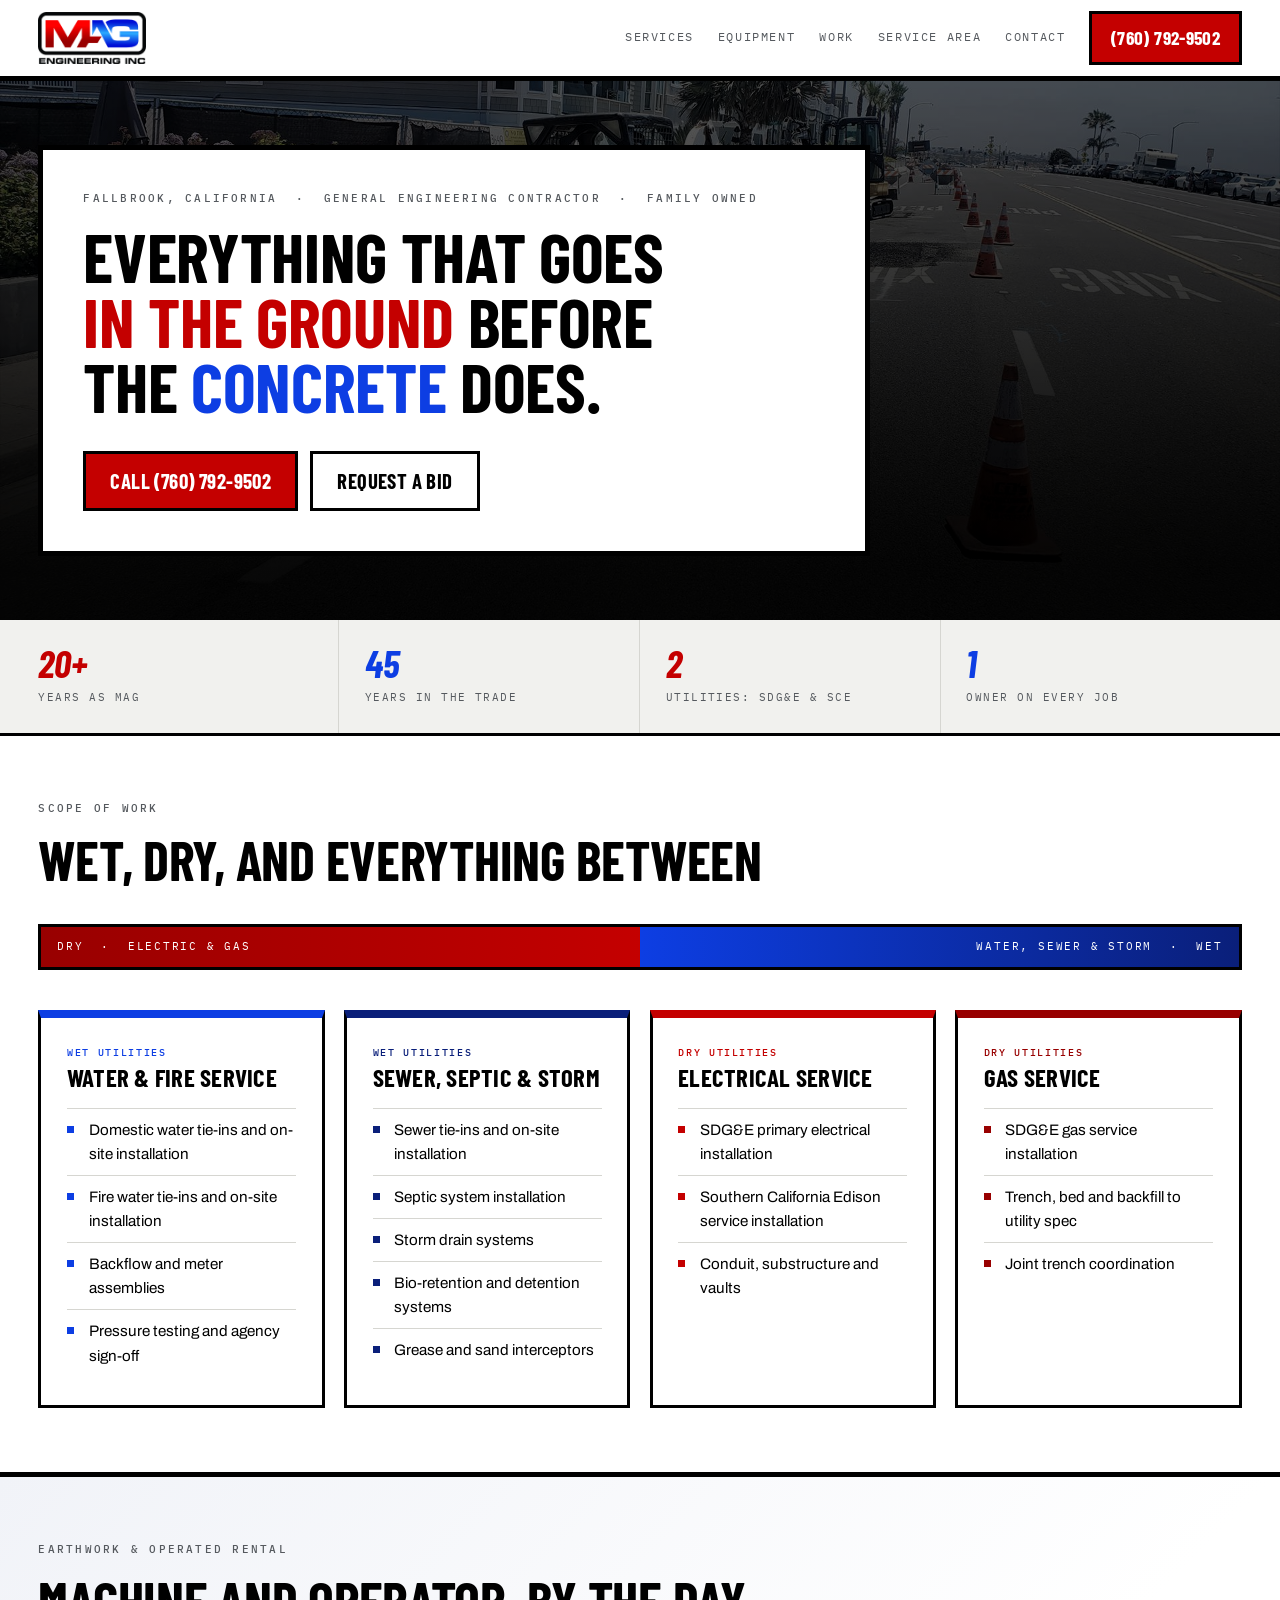
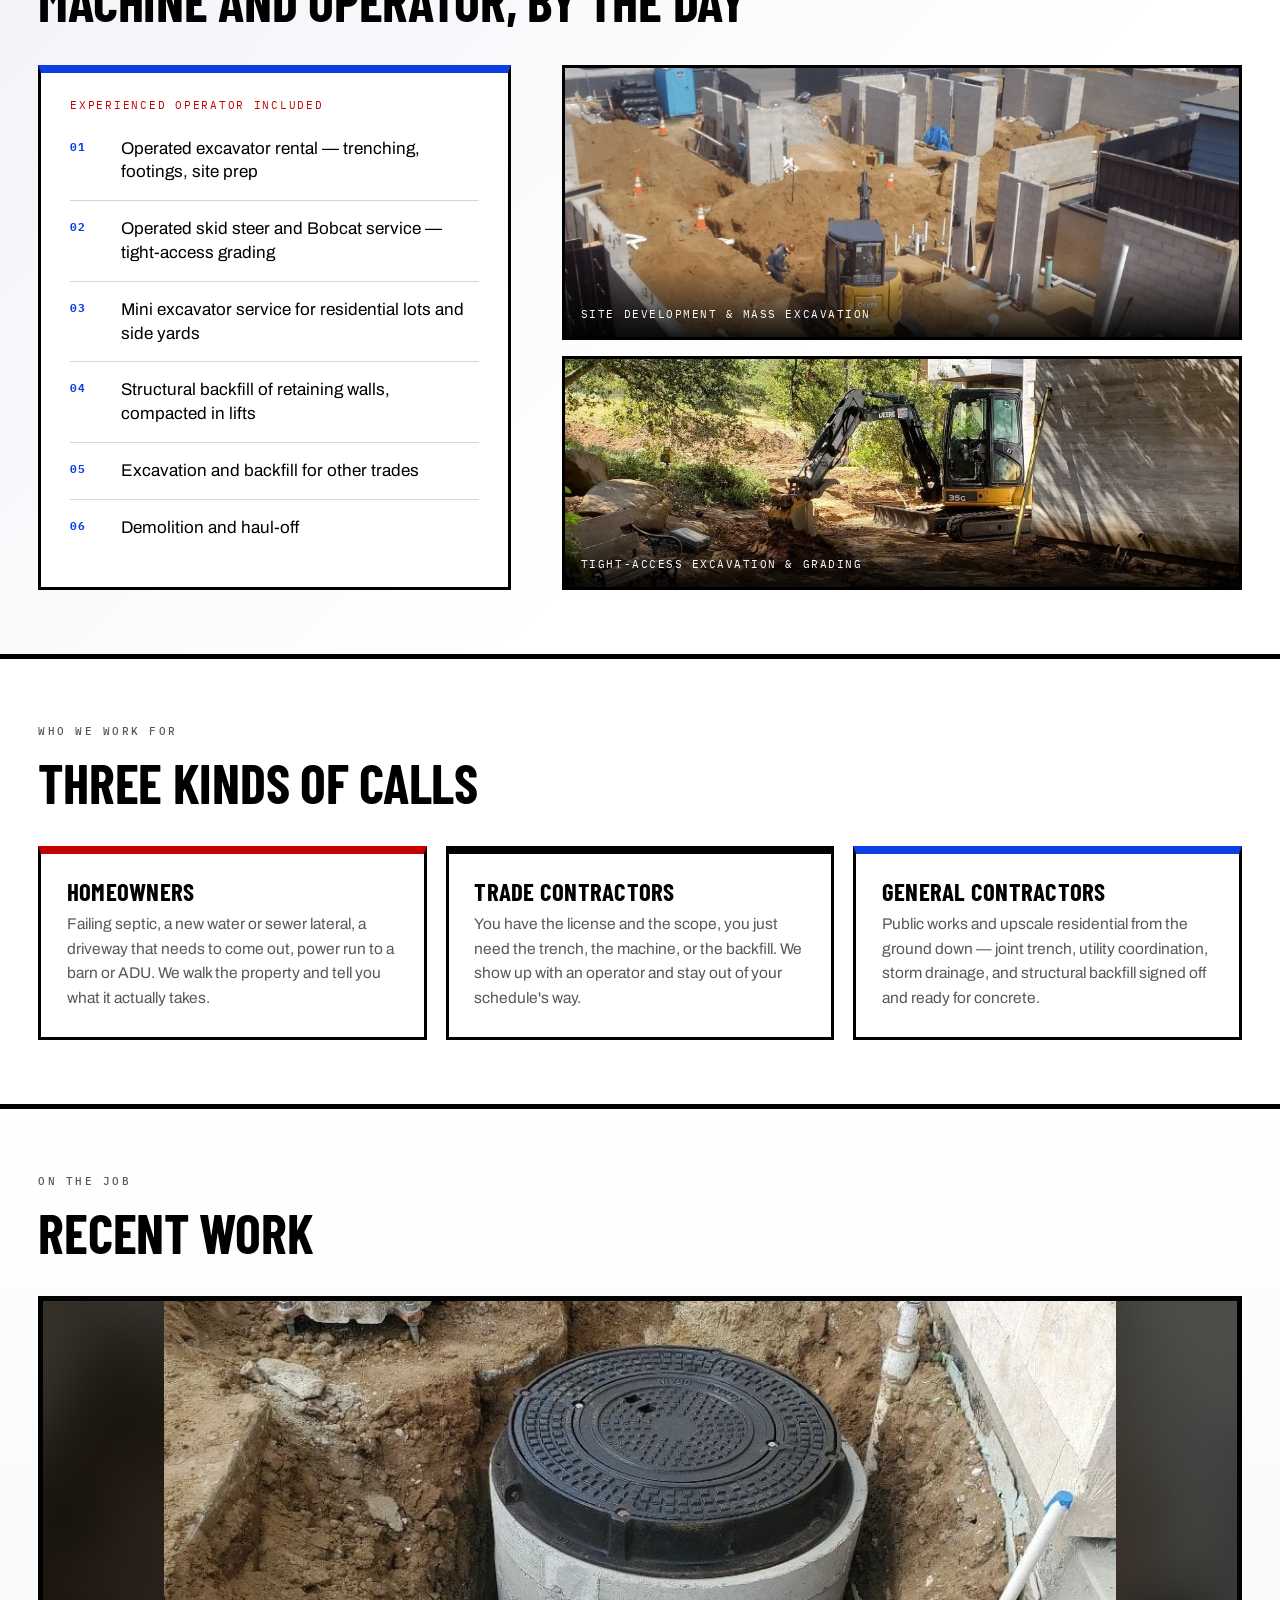
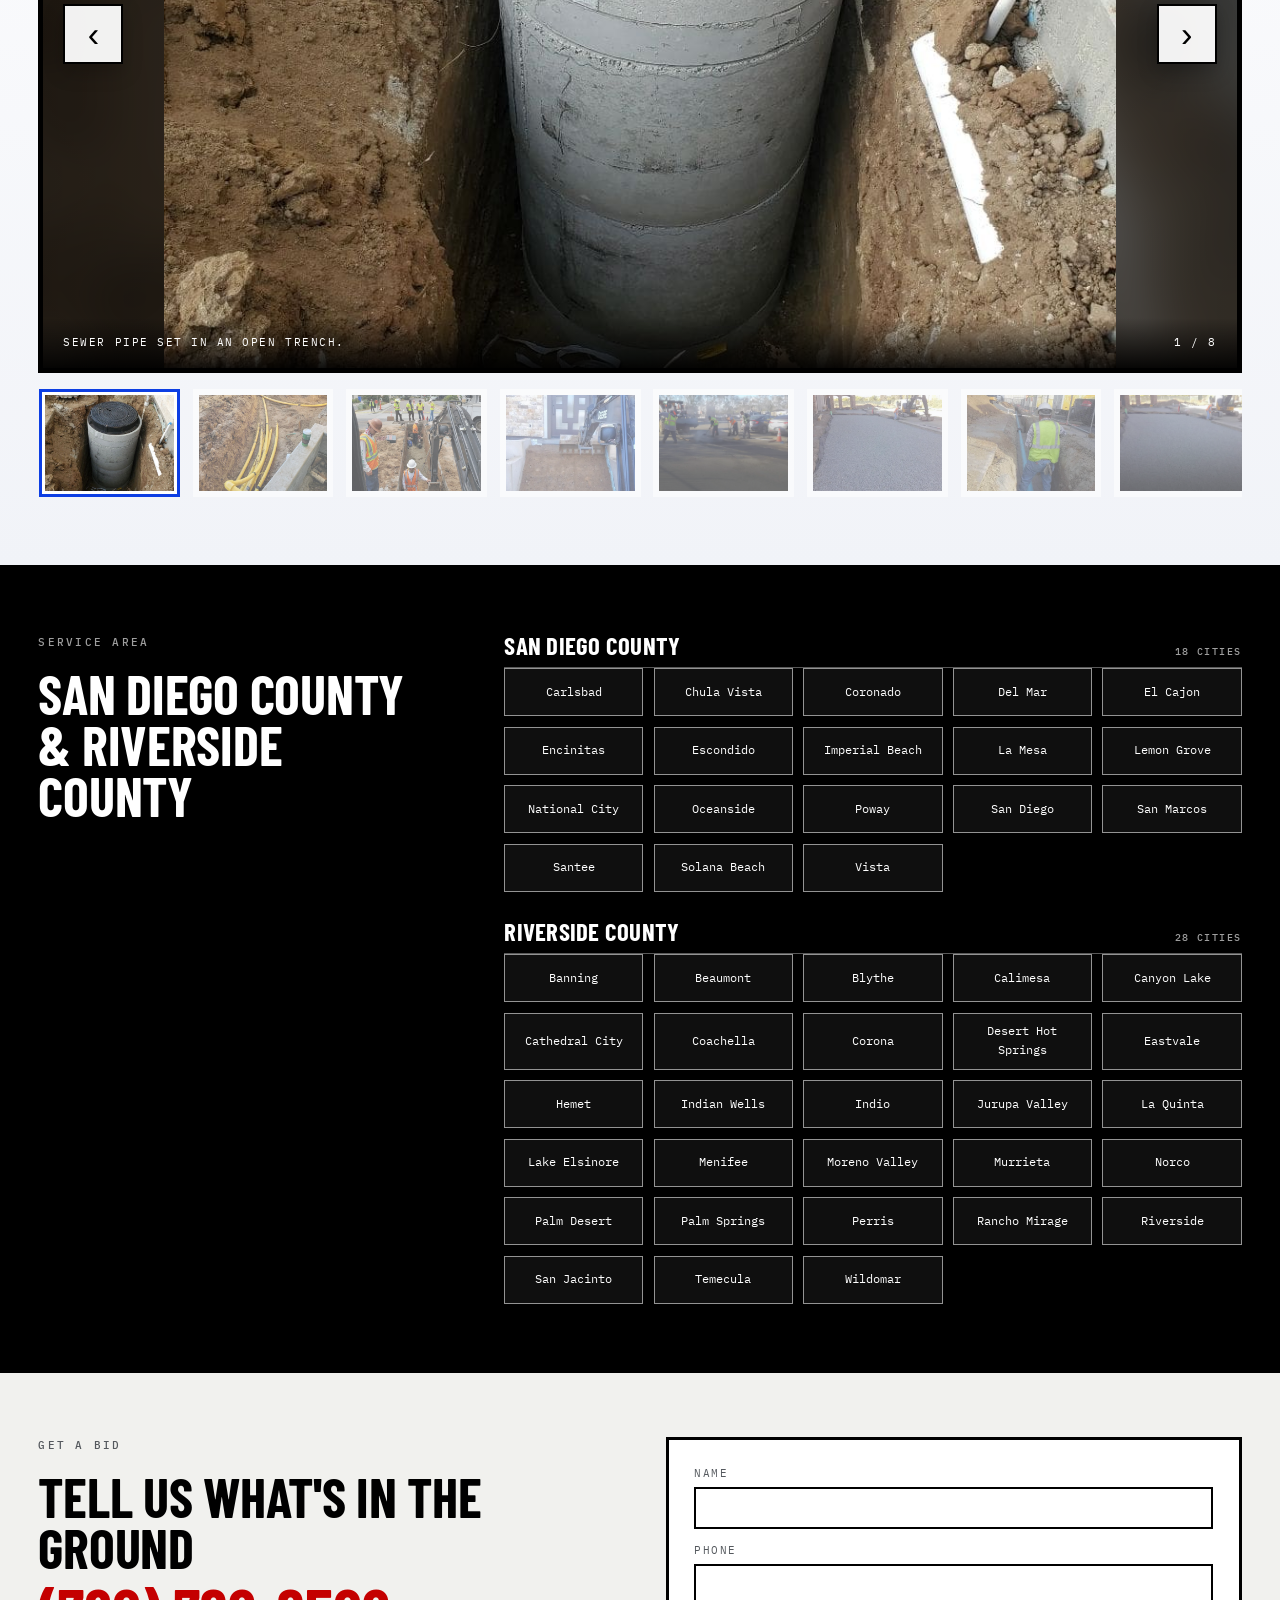
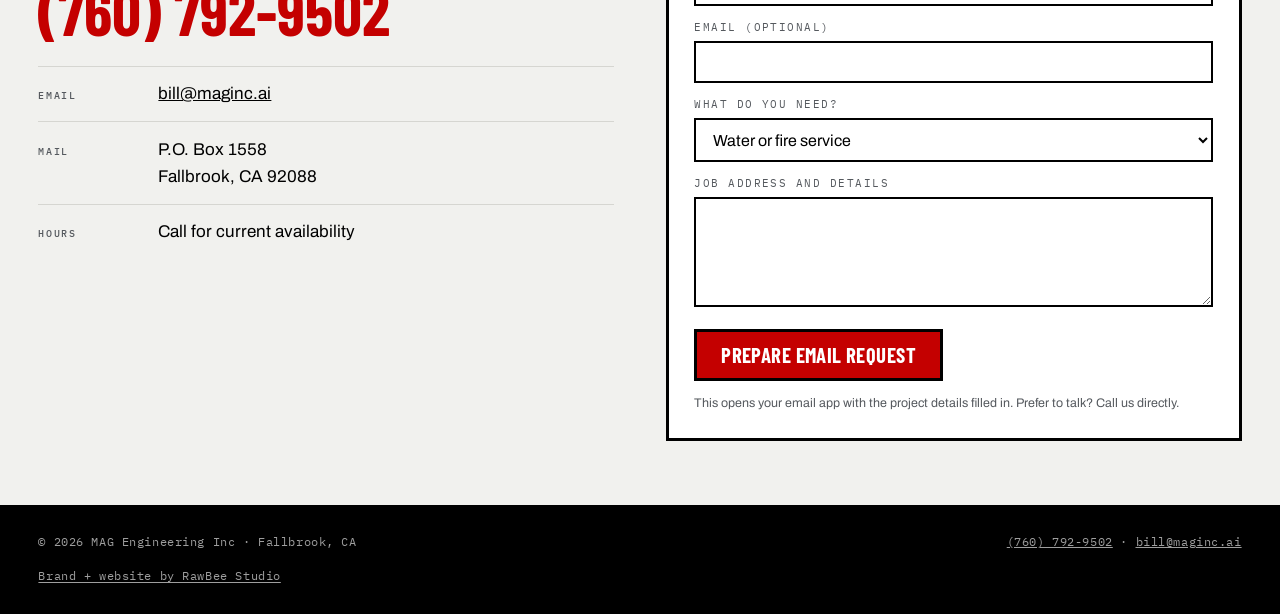
==== commit e7274efe: "Standardize RawBee site credit" ====
--- a/index.html
+++ b/index.html
@@ -438,7 +438,7 @@
   <div class="wrap ftr-in">
     <span>© <span id="yr">2026</span> MAG Engineering Inc · Fallbrook, CA</span>
     <span><a href="tel:+17607929502">(760) 792-9502</a> · <a href="mailto:bill@maginc.ai">bill@maginc.ai</a></span>
-    <a class="studio-credit" href="https://rawbee.studio/?utm_source=mag-preview.allcardcomps.com&amp;utm_medium=referral&amp;utm_campaign=site-credit" rel="sponsored nofollow">Website by RawBee Studio</a>
+    <a class="studio-credit" href="https://rawbee.studio/?utm_source=mag-preview.allcardcomps.com&amp;utm_medium=referral&amp;utm_campaign=site-credit" rel="sponsored nofollow">Brand + website by RawBee Studio</a>
   </div>
 </footer>
 
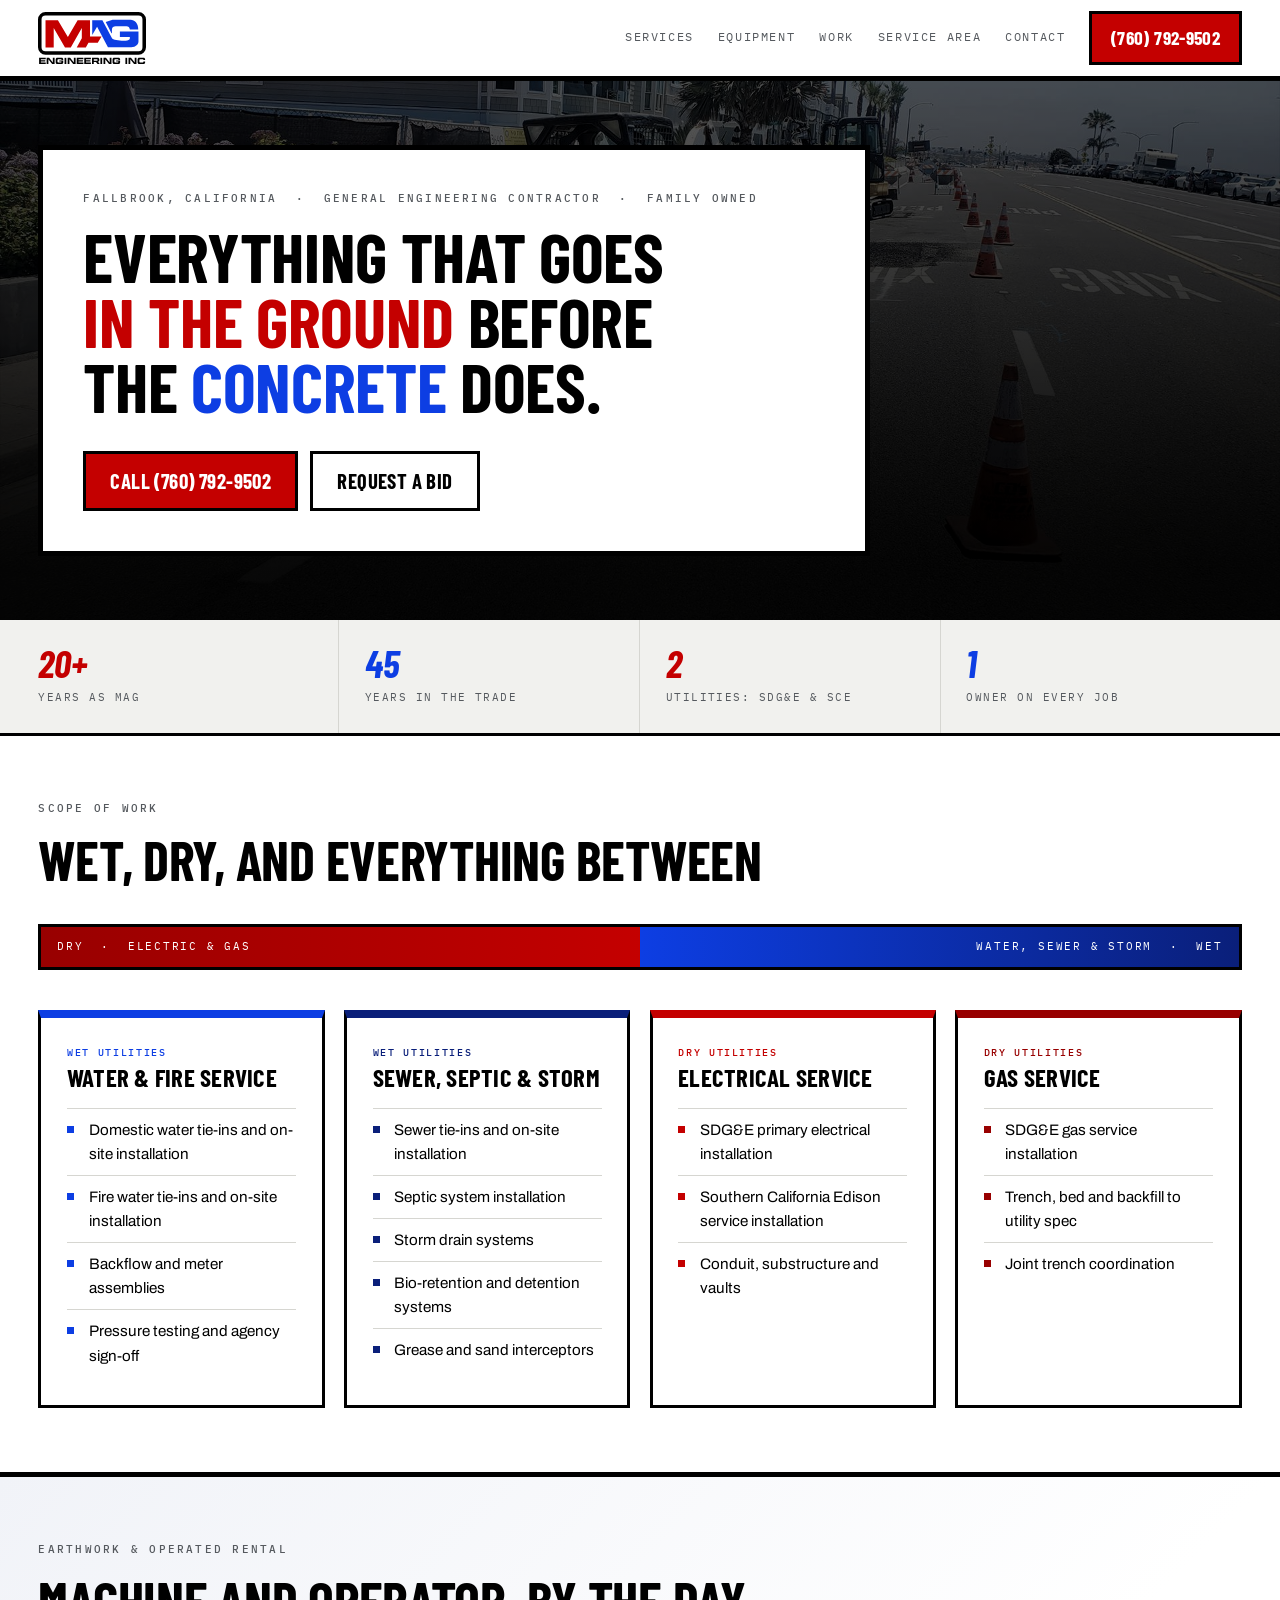
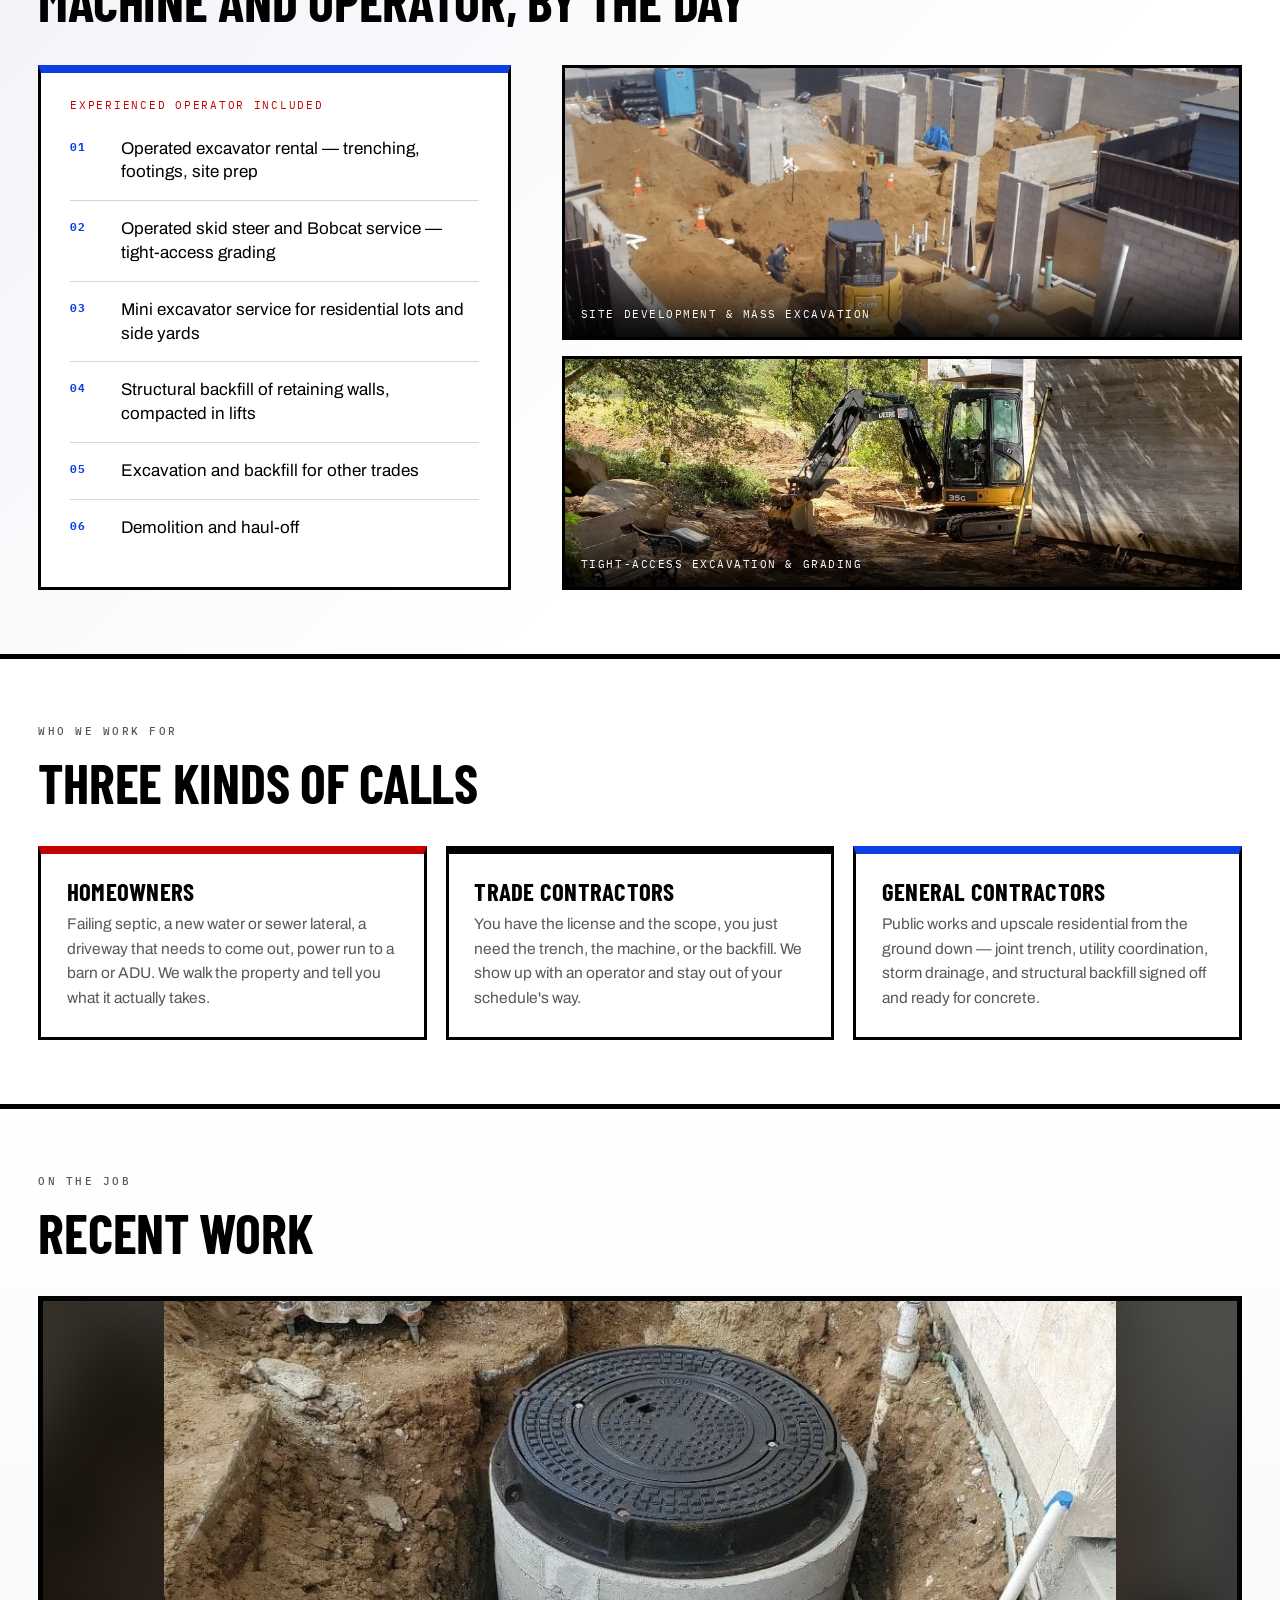
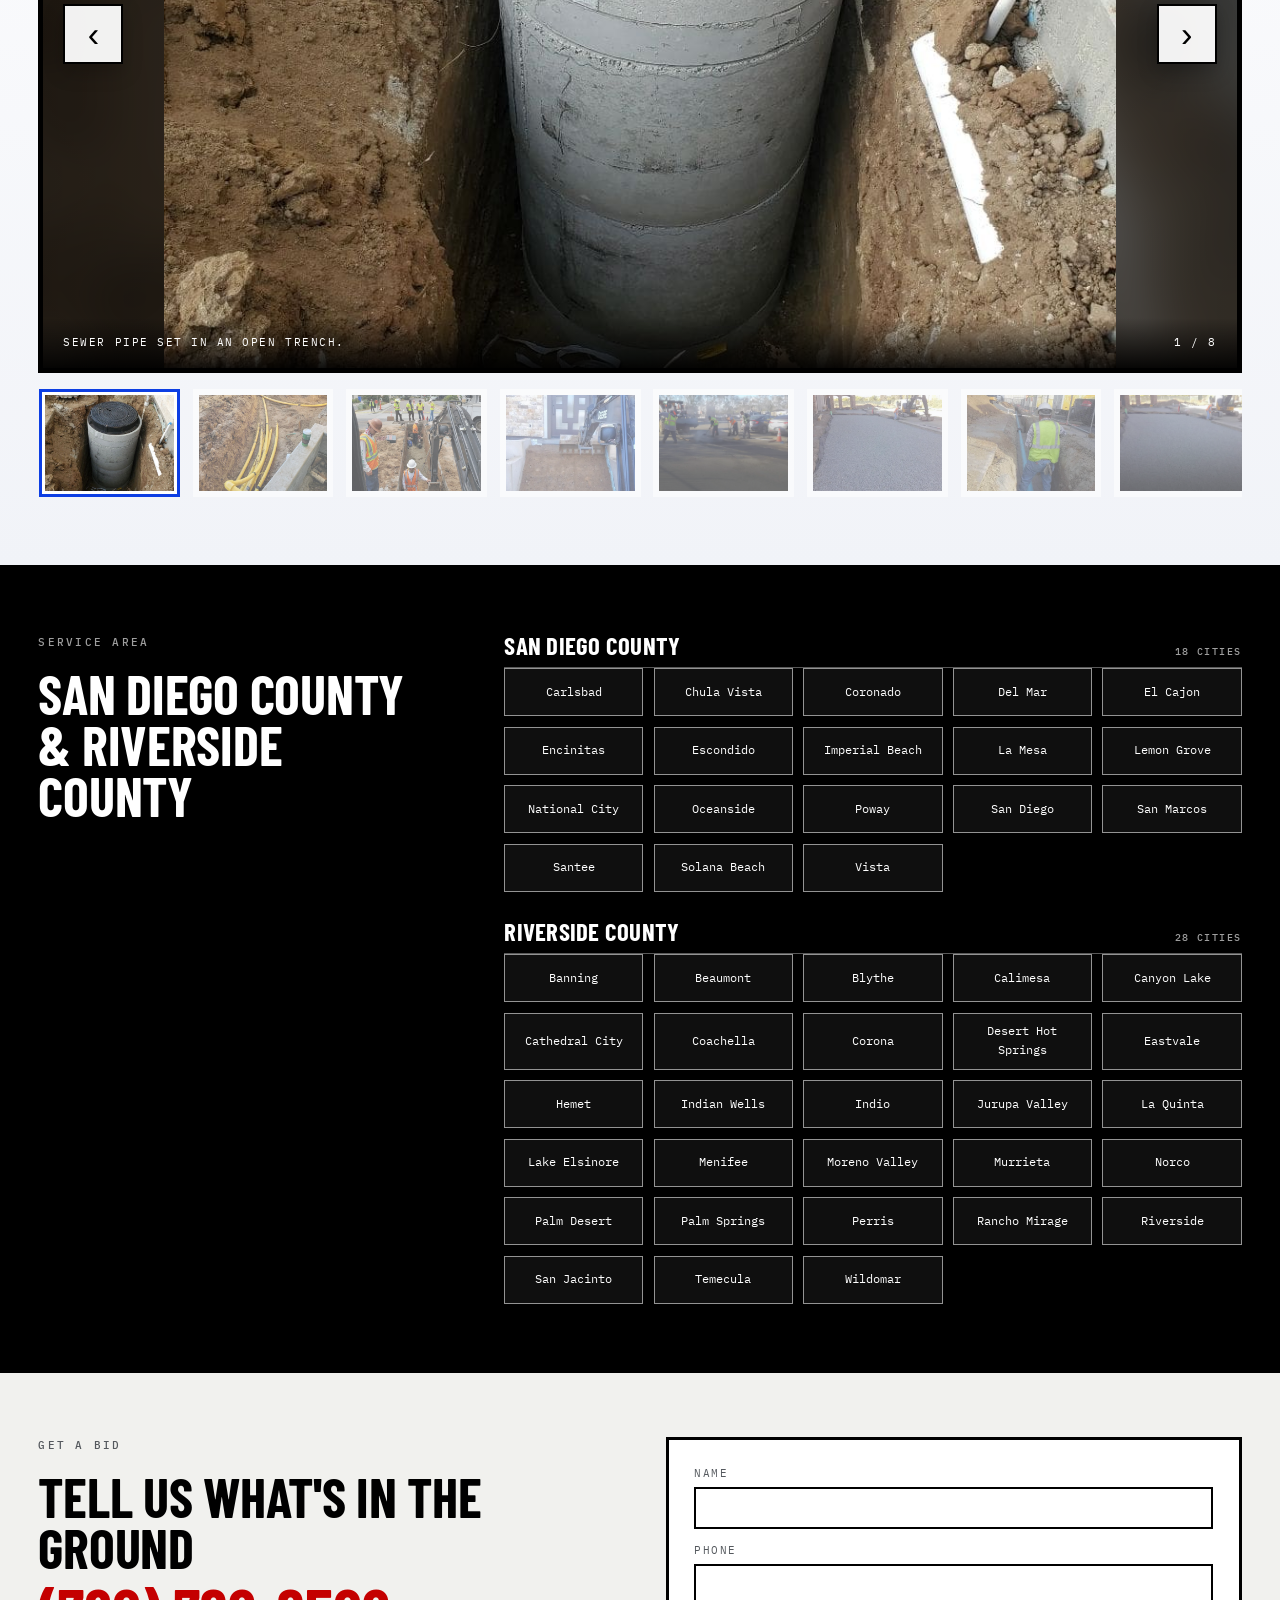
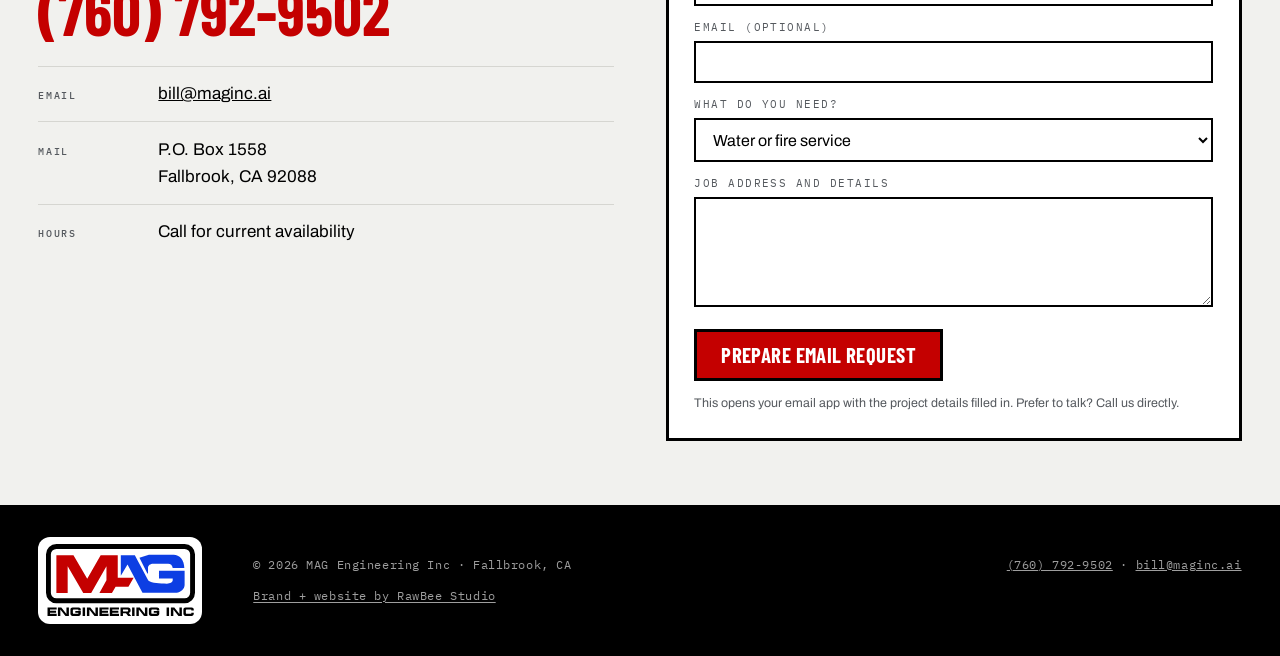
==== commit bb970499: "Integrate corrected MAG R1.3 identity" ====
--- a/index.html
+++ b/index.html
@@ -27,7 +27,8 @@
 <meta name="twitter:description" content="Underground utilities, excavation and operated equipment across San Diego and Riverside counties.">
 <meta name="twitter:image" content="https://mag-preview.allcardcomps.com/assets/img/slide-1-1.jpg">
 <meta name="twitter:image:alt" content="MAG Engineering crew installing underground utilities on a Southern California street">
-<link rel="icon" href="assets/mag-logo.png">
+<link rel="icon" href="assets/brand/mag-r1.3/mag-favicon-lb01v2.ico" sizes="16x16 32x32 48x48">
+<link rel="icon" type="image/svg+xml" href="assets/brand/mag-r1.3/mag-favicon-lb01v2.svg">
 <link rel="preconnect" href="https://fonts.googleapis.com">
 <link rel="preconnect" href="https://fonts.gstatic.com" crossorigin>
 <link href="https://fonts.googleapis.com/css2?family=Barlow+Condensed:ital,wght@0,600;0,700;1,700&family=Archivo:wght@400;500;600&family=IBM+Plex+Mono:wght@400;500&display=swap" rel="stylesheet">
@@ -46,8 +47,8 @@
       "logo": {
         "@type": "ImageObject",
         "@id": "https://mag-preview.allcardcomps.com/#logo",
-        "url": "https://mag-preview.allcardcomps.com/assets/mag-logo.png",
-        "contentUrl": "https://mag-preview.allcardcomps.com/assets/mag-logo.png",
+        "url": "https://mag-preview.allcardcomps.com/assets/brand/mag-r1.3/mag-logo-primary-flat-v1.3.svg",
+        "contentUrl": "https://mag-preview.allcardcomps.com/assets/brand/mag-r1.3/mag-logo-primary-flat-v1.3.svg",
         "width": 488,
         "height": 236,
         "caption": "MAG Engineering Inc"
@@ -167,14 +168,14 @@
 }
 </script>
 
-<link rel="stylesheet" href="styles.css?v=20260809-17">
+<link rel="stylesheet" href="styles.css?v=20260815-20">
 </head>
 <body>
 
 <header class="hdr">
   <div class="wrap hdr-in">
     <a class="brand" href="#top">
-      <img src="assets/mag-logo.png" alt="MAG Engineering Inc" width="488" height="236" decoding="async"
+      <img src="assets/brand/mag-r1.3/mag-logo-primary-flat-v1.3.svg" alt="MAG Engineering Inc" width="488" height="236" decoding="async"
            onload="this.nextElementSibling.hidden=true" onerror="this.remove()">
       <span class="brand-text">MAG Engineering Inc</span>
     </a>
@@ -436,9 +437,14 @@
 </main>
 <footer class="ftr">
   <div class="wrap ftr-in">
-    <span>© <span id="yr">2026</span> MAG Engineering Inc · Fallbrook, CA</span>
-    <span><a href="tel:+17607929502">(760) 792-9502</a> · <a href="mailto:bill@maginc.ai">bill@maginc.ai</a></span>
-    <a class="studio-credit" href="https://rawbee.studio/?utm_source=mag-preview.allcardcomps.com&amp;utm_medium=referral&amp;utm_campaign=site-credit" rel="sponsored nofollow">Brand + website by RawBee Studio</a>
+    <a class="ftr-brand" href="#top" aria-label="MAG Engineering Inc — back to top">
+      <img src="assets/brand/mag-r1.3/mag-logo-primary-flat-v1.3.svg" alt="MAG Engineering Inc" width="488" height="236" loading="lazy" decoding="async">
+    </a>
+    <div class="ftr-meta">
+      <span>© <span id="yr">2026</span> MAG Engineering Inc · Fallbrook, CA</span>
+      <span><a href="tel:+17607929502">(760) 792-9502</a> · <a href="mailto:bill@maginc.ai">bill@maginc.ai</a></span>
+      <a class="studio-credit" href="https://rawbee.studio/?utm_source=mag-preview.allcardcomps.com&amp;utm_medium=referral&amp;utm_campaign=site-credit" rel="sponsored nofollow">Brand + website by RawBee Studio</a>
+    </div>
   </div>
 </footer>
 
--- a/styles.css
+++ b/styles.css
@@ -231,8 +231,18 @@
 @media(max-width:520px){.not-found-card{padding:2.25rem 1.25rem}.not-found-card h1{font-size:3rem}}
 
 .ftr{background:var(--black);color:rgba(255,255,255,.62);font-family:var(--mono);font-size:.72rem;letter-spacing:.05em}
-.ftr-in{display:flex;flex-wrap:wrap;gap:1rem;justify-content:space-between;padding-block:1.75rem}
-.studio-credit{width:100%;color:inherit;text-underline-offset:.2em}
+.ftr-in{display:grid;grid-template-columns:auto minmax(0,1fr);align-items:center;gap:clamp(1.5rem,4vw,4rem);padding-block:2rem}
+.ftr-brand{display:block;padding:.4rem;background:#fff;border:1px solid rgba(255,255,255,.3);border-radius:.75rem;overflow:hidden;line-height:0}
+.ftr-brand img{display:block;width:auto;height:72px}
+.ftr-meta{display:grid;grid-template-columns:minmax(0,1fr) auto;align-items:center;gap:.8rem 1.5rem}
+.studio-credit{grid-column:1/-1;width:max-content;color:inherit;text-underline-offset:.2em}
 .studio-credit:hover{color:#fff}
 
+@media(max-width:700px){
+  .ftr-in{grid-template-columns:1fr;justify-items:start;gap:1.5rem;padding-block:2rem}
+  .ftr-brand img{height:64px}
+  .ftr-meta{grid-template-columns:1fr;gap:.7rem}
+  .studio-credit{grid-column:auto;width:auto}
+}
+
 @media(prefers-reduced-motion:reduce){html{scroll-behavior:auto}.carousel-photo img,.carousel-thumb{transition:none}}
